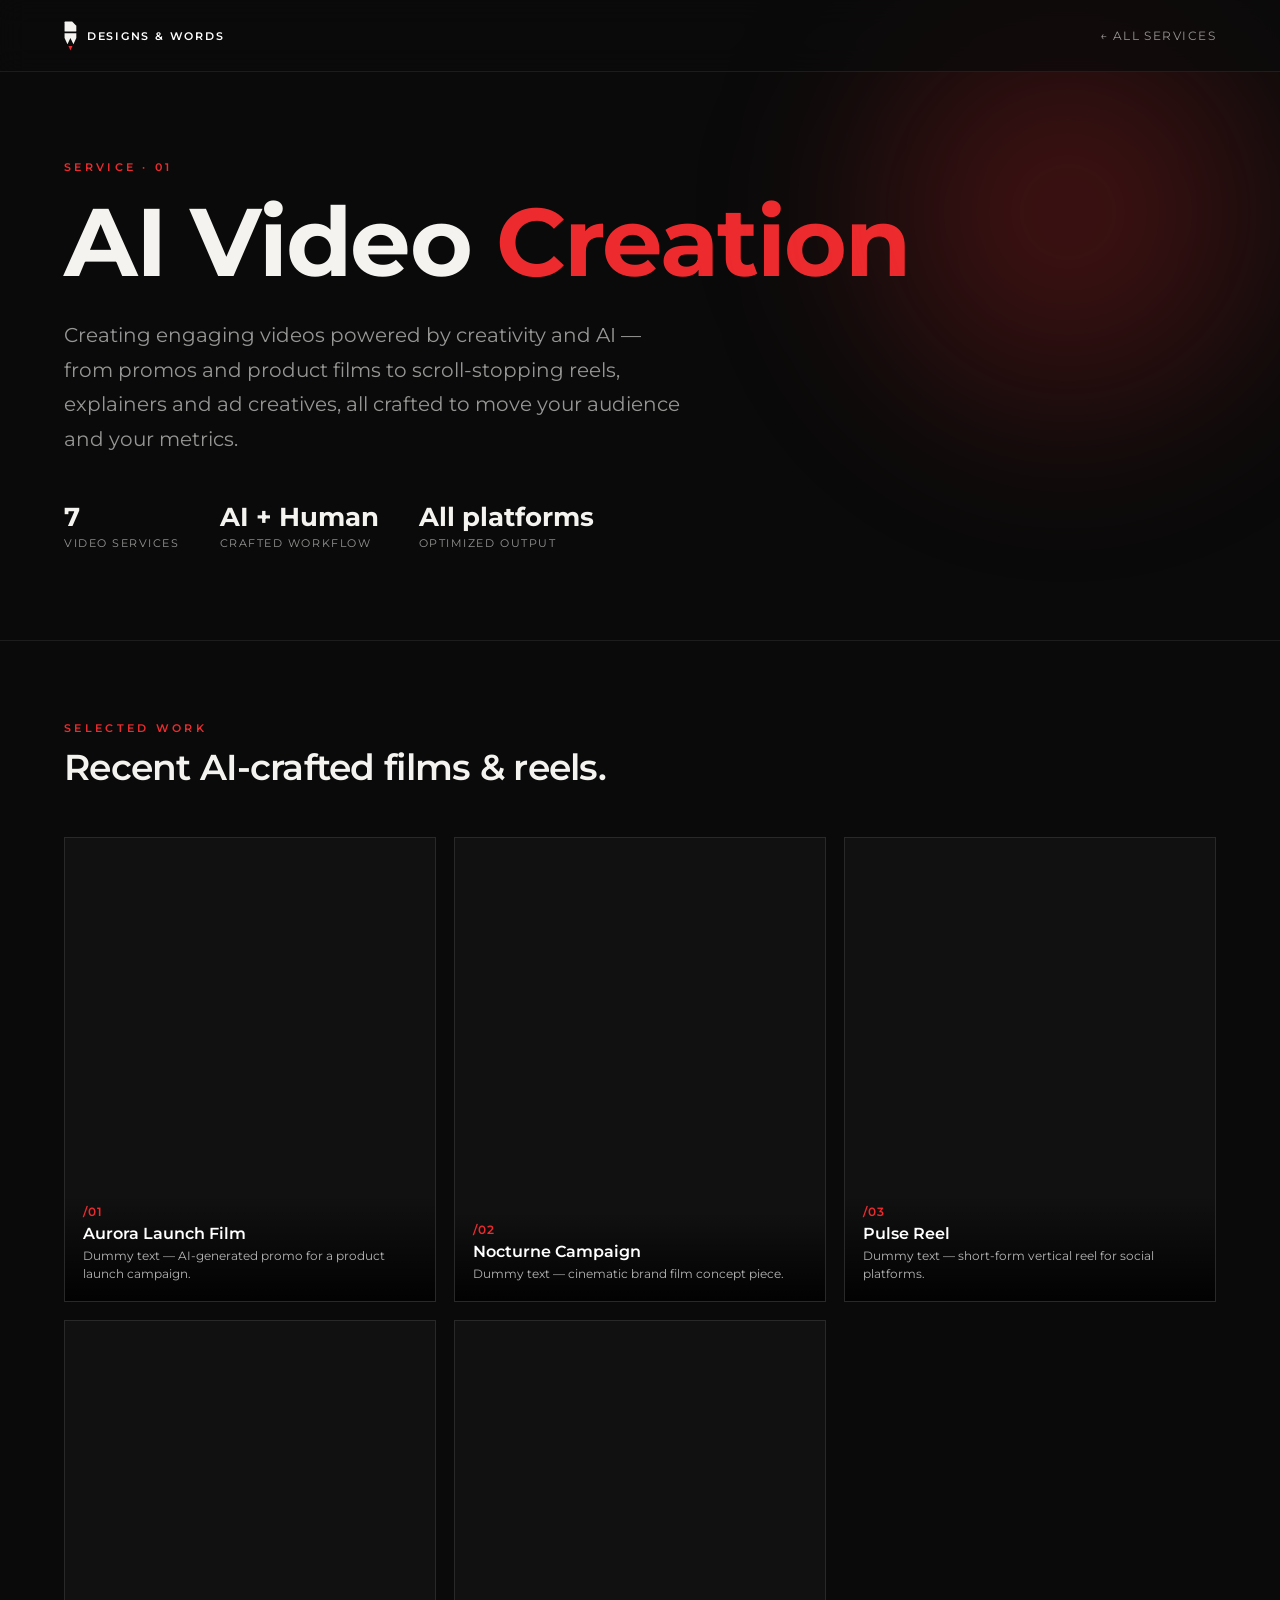
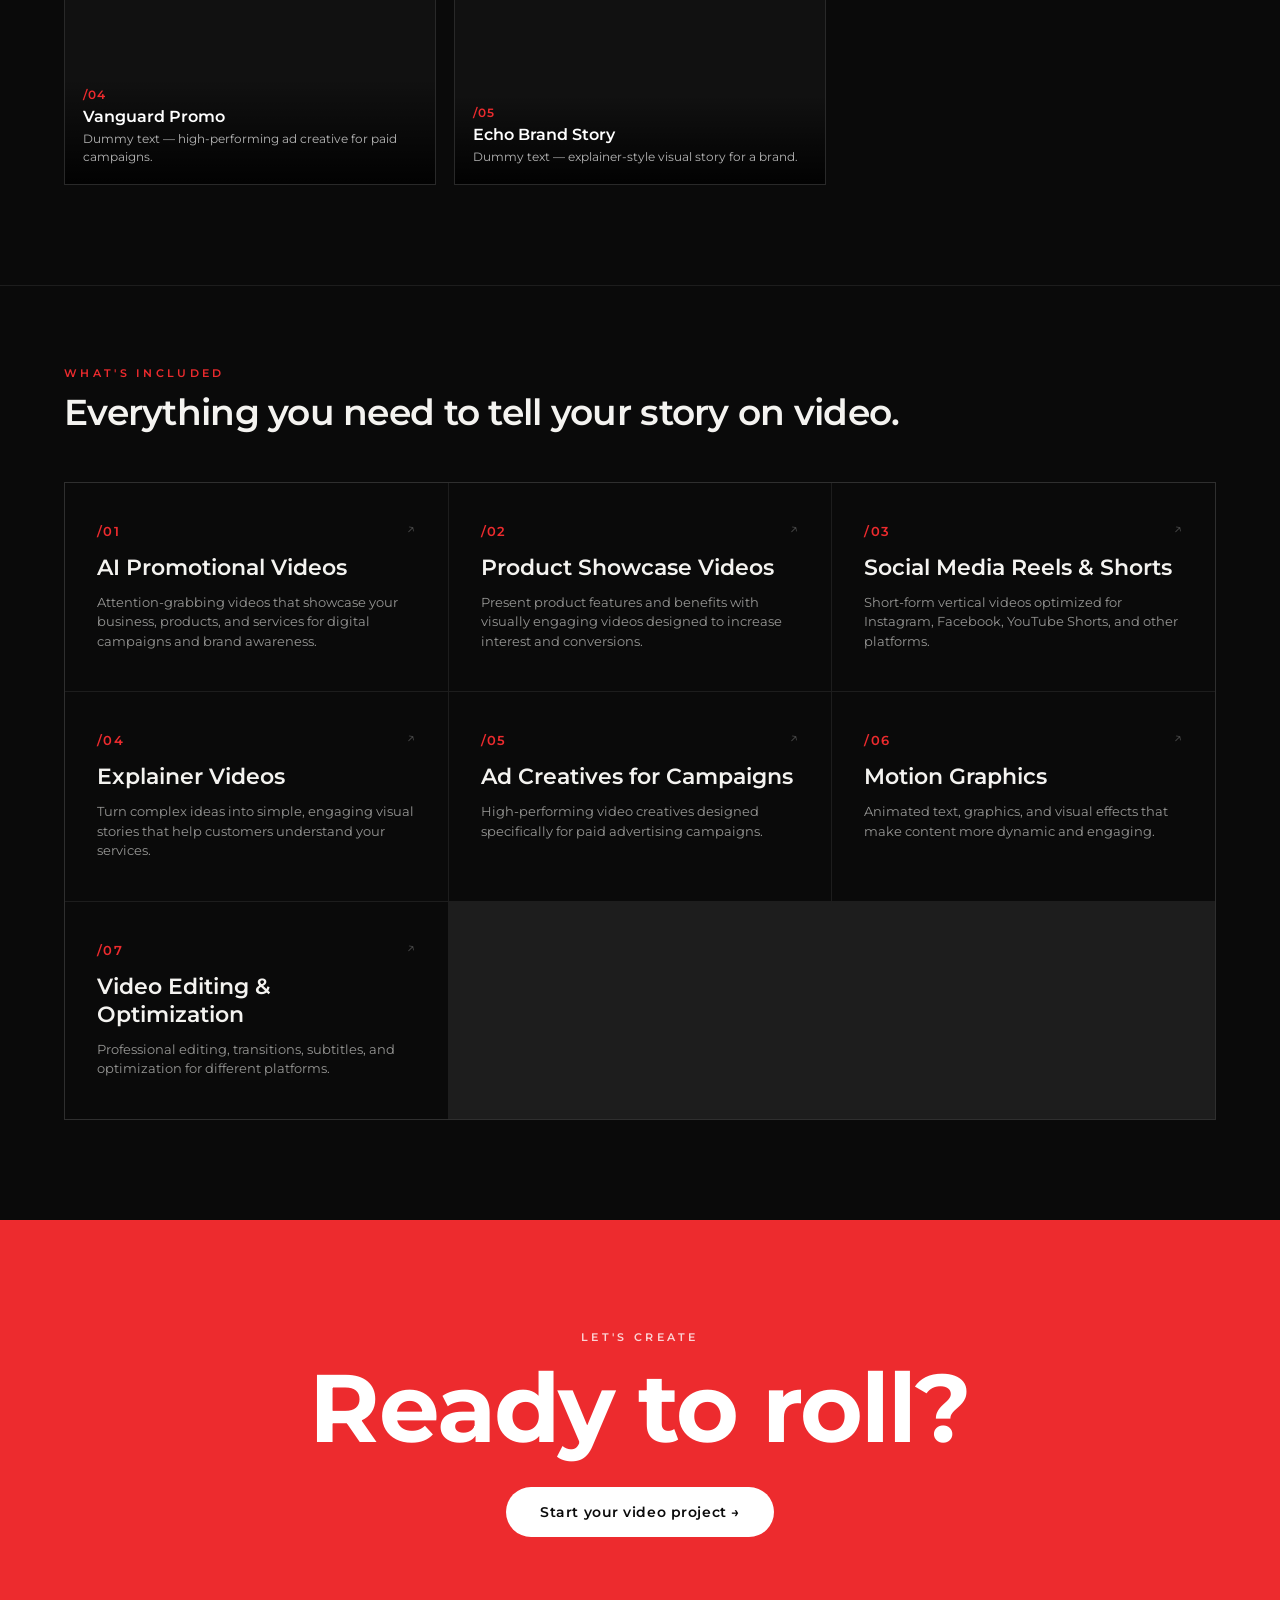
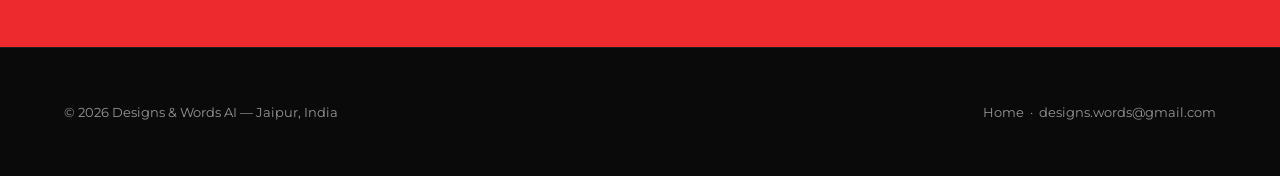
==== ai-video-creation.html @ 05e1dd90 "Initial commit: Design & Words website Co-Authored-By: Claude Opus 4.8 (1M context) <noreply@anthrop" ====
<!DOCTYPE html>
<html lang="en">
<head>
<meta charset="UTF-8" />
<meta name="viewport" content="width=device-width,initial-scale=1.0" />
<meta name="theme-color" content="#0A0A0A" />
<meta name="description" content="AI Video Creation by Designs & Words AI — engaging videos powered by creativity and AI. Promos, product showcases, reels, explainers, ad creatives, motion graphics and editing." />
<title>AI Video Creation — Designs & Words AI</title>
<link rel="preconnect" href="https://fonts.googleapis.com" />
<link rel="preconnect" href="https://fonts.gstatic.com" crossorigin />
<link href="https://fonts.googleapis.com/css2?family=Montserrat:wght@300;400;500;600;700&display=swap" rel="stylesheet" />
<style>
  * { margin:0; box-sizing:border-box; }
  :root {
    --font-display:'Montserrat', system-ui, sans-serif;
    --font-body:'Montserrat', system-ui, sans-serif;
    --fs-display: clamp(2.6rem, 8vw, 6rem);
    --fs-h1:      clamp(2rem, 4.4vw, 3.25rem);
    --fs-h2:      clamp(1.5rem, 3vw, 2.25rem);
    --fs-h3:      clamp(1.15rem, 1.8vw, 1.4rem);
    --fs-lead:    clamp(1.05rem, 1.6vw, 1.375rem);
    --fs-body:    1rem;
    --fs-small:   0.8125rem;
    --fs-eyebrow: 0.6875rem;
    --fw-light:300; --fw-regular:400; --fw-medium:500; --fw-semibold:600; --fw-bold:700;
    --lh-tight:1.04; --lh-snug:1.16; --lh-normal:1.5; --lh-relaxed:1.7;
    --ls-tight:-0.02em; --ls-wide:0.04em; --ls-eyebrow:0.30em;
    --c-ink:#0A0A0A; --c-paper:#FFFFFF; --c-chalk:#F4F3F0; --c-accent:#ED2B2E;
    --c-muted:rgba(244,243,240,0.6);
  }
  html { scroll-behavior:smooth; }
  body { font-family:var(--font-body); background:#0A0A0A; color:var(--c-chalk); -webkit-font-smoothing:antialiased; overflow-x:hidden; }
  ::selection { background:var(--c-accent); color:#fff; }
  a { color:inherit; text-decoration:none; }

  .t-display { font-family:var(--font-display); font-weight:var(--fw-bold);    font-size:var(--fs-display); line-height:var(--lh-tight); letter-spacing:var(--ls-tight); }
  .t-h2      { font-family:var(--font-display); font-weight:var(--fw-semibold); font-size:var(--fs-h2); line-height:var(--lh-snug); letter-spacing:var(--ls-tight); }
  .t-h3      { font-family:var(--font-display); font-weight:var(--fw-semibold); font-size:var(--fs-h3); line-height:1.25; }
  .t-lead    { font-family:var(--font-body); font-weight:var(--fw-regular); font-size:var(--fs-lead); line-height:var(--lh-relaxed); }
  .t-small   { font-family:var(--font-body); font-weight:var(--fw-regular); font-size:var(--fs-small); line-height:var(--lh-normal); }
  .t-eyebrow { font-family:var(--font-display); font-weight:var(--fw-semibold); font-size:var(--fs-eyebrow); letter-spacing:var(--ls-eyebrow); text-transform:uppercase; }
  .accent { color:var(--c-accent); }
  .wrap { max-width:1280px; margin:0 auto; padding:0 clamp(24px,5vw,64px); }

  /* nav */
  nav { position:fixed; top:0; left:0; right:0; z-index:50; height:72px; display:flex; align-items:center;
    background:rgba(10,10,10,0.7); backdrop-filter:blur(14px); border-bottom:1px solid rgba(255,255,255,0.08); }
  nav .wrap { display:flex; align-items:center; justify-content:space-between; width:100%; }
  nav .logo { display:flex; align-items:center; gap:10px; }
  nav .logo svg { height:30px; width:auto; }
  nav .logo span { font-weight:600; letter-spacing:0.16em; font-size:11px; color:#fff; }
  nav .back { font-size:12px; letter-spacing:0.12em; text-transform:uppercase; color:var(--c-muted); transition:color .3s; }
  nav .back:hover { color:#fff; }

  /* hero */
  .hero { padding:160px 0 90px; position:relative; overflow:hidden; }
  .hero::before { content:""; position:absolute; top:-20%; right:-10%; width:680px; height:680px;
    background:radial-gradient(circle, rgba(237,43,46,0.28), transparent 62%); filter:blur(60px); pointer-events:none; }
  .hero .eyebrow { color:var(--c-accent); }
  .hero h1 { margin:18px 0 26px; }
  .hero p { max-width:620px; color:var(--c-muted); }
  .hero-meta { display:flex; gap:40px; margin-top:44px; flex-wrap:wrap; }
  .hero-meta .num { font-family:var(--font-display); font-weight:700; font-size:1.6rem; }
  .hero-meta .lbl { font-size:11px; letter-spacing:0.14em; text-transform:uppercase; color:var(--c-muted); margin-top:4px; }

  /* services */
  .services { padding:80px 0 100px; border-top:1px solid rgba(255,255,255,0.08); }
  .services .head { margin-bottom:48px; }
  .grid { display:grid; grid-template-columns:repeat(auto-fill, minmax(330px,1fr)); gap:1px; background:rgba(255,255,255,0.08);
    border:1px solid rgba(255,255,255,0.08); }
  .card { background:#0A0A0A; padding:40px 32px; transition:background .4s ease; position:relative; }
  .card:hover { background:#141414; }
  .card .c-num { font-family:var(--font-display); font-weight:600; color:var(--c-accent); font-size:13px; letter-spacing:0.1em; }
  .card h3 { margin:14px 0 12px; }
  .card p { color:var(--c-muted); }
  .card .arrow { position:absolute; top:36px; right:32px; color:#444; transition:color .4s, transform .4s; }
  .card:hover .arrow { color:var(--c-accent); transform:translateX(4px); }

  /* video gallery */
  .reel { padding:80px 0 100px; border-top:1px solid rgba(255,255,255,0.08); }
  .reel .head { margin-bottom:48px; }
  .vid-grid { display:grid; grid-template-columns:repeat(auto-fill, minmax(280px,1fr)); gap:18px; }
  .vid-card { position:relative; overflow:hidden; border:1px solid rgba(255,255,255,0.1);
    background:#111; aspect-ratio:4/5; transition:transform .5s cubic-bezier(.16,1,.3,1), border-color .4s; }
  .vid-card:hover { transform:translateY(-6px); border-color:rgba(237,43,46,0.5); }
  .vid-card video { width:100%; height:100%; object-fit:cover; display:block; }
  .vid-cap { position:absolute; left:0; right:0; bottom:0; padding:18px; pointer-events:none;
    background:linear-gradient(to top, rgba(0,0,0,0.9), rgba(0,0,0,0) 92%); }
  .vid-cap .c-num { color:var(--c-accent); font-family:var(--font-display); font-weight:600; font-size:12px; letter-spacing:0.1em; }
  .vid-cap h3 { color:#fff; font-family:var(--font-display); font-weight:600; font-size:16px; margin:5px 0 4px; }
  .vid-cap p { color:rgba(255,255,255,0.7); font-size:12px; line-height:1.5; }

  /* cta */
  .cta { padding:110px 0; text-align:center; background:var(--c-accent); color:#fff; }
  .cta h2 { color:#fff; }
  .cta a.btn { display:inline-block; margin-top:30px; background:#fff; color:#0A0A0A; padding:16px 34px; border-radius:99px;
    font-weight:600; font-size:14px; letter-spacing:0.04em; transition:transform .3s; }
  .cta a.btn:hover { transform:translateY(-3px); }

  /* footer */
  footer { padding:56px 0; border-top:1px solid rgba(255,255,255,0.08); color:var(--c-muted); font-size:13px; }
  footer .wrap { display:flex; justify-content:space-between; gap:20px; flex-wrap:wrap; align-items:center; }
  footer a:hover { color:#fff; }

  /* reveal */
  .rev { opacity:0; transform:translateY(28px); transition:opacity .9s cubic-bezier(.16,1,.3,1), transform .9s cubic-bezier(.16,1,.3,1); }
  .rev.in { opacity:1; transform:none; }
  @media (prefers-reduced-motion: reduce){ .rev { opacity:1 !important; transform:none !important; } }
</style>
</head>
<body>

<nav>
  <div class="wrap">
    <a class="logo" href="index.html" aria-label="Designs & Words — home">
      <svg viewBox="345 23 280 650" xmlns="http://www.w3.org/2000/svg" aria-hidden="true">
        <path fill="#F4F3F0" d="M357,49 Q357,35 371,35 L521,35 L612,127 L612,238 Q612,252 598,252 L371,252 Q357,252 357,238 Z"/>
        <path fill="#F4F3F0" d="M357,291 L612,291 L612,390 L549,526 L484,392 L420,526 L357,390 Z"/>
        <path fill="#ED2B2E" d="M441,566 L528,566 L484,660 Z"/>
      </svg>
      <span>DESIGNS &amp; WORDS</span>
    </a>
    <a class="back" href="index.html">← All services</a>
  </div>
</nav>

<header class="hero">
  <div class="wrap">
    <div class="t-eyebrow eyebrow rev">Service · 01</div>
    <h1 class="t-display rev">AI Video <span class="accent">Creation</span></h1>
    <p class="t-lead rev">Creating engaging videos powered by creativity and AI — from promos and product films to scroll-stopping reels, explainers and ad creatives, all crafted to move your audience and your metrics.</p>
    <div class="hero-meta rev">
      <div><div class="num">7</div><div class="lbl">Video services</div></div>
      <div><div class="num">AI&nbsp;+&nbsp;Human</div><div class="lbl">Crafted workflow</div></div>
      <div><div class="num">All&nbsp;platforms</div><div class="lbl">Optimized output</div></div>
    </div>
  </div>
</header>

<section class="reel">
  <div class="wrap">
    <div class="head rev">
      <div class="t-eyebrow accent">Selected Work</div>
      <h2 class="t-h2" style="margin-top:12px;">Recent AI-crafted films &amp; reels.</h2>
    </div>
    <div class="vid-grid">
      <article class="vid-card rev"><video src="video/v1.mp4" autoplay muted loop playsinline></video><div class="vid-cap"><div class="c-num">/01</div><h3>Aurora Launch Film</h3><p>Dummy text — AI-generated promo for a product launch campaign.</p></div></article>
      <article class="vid-card rev"><video src="video/v2.mp4" autoplay muted loop playsinline></video><div class="vid-cap"><div class="c-num">/02</div><h3>Nocturne Campaign</h3><p>Dummy text — cinematic brand film concept piece.</p></div></article>
      <article class="vid-card rev"><video src="video/v3.mp4" autoplay muted loop playsinline></video><div class="vid-cap"><div class="c-num">/03</div><h3>Pulse Reel</h3><p>Dummy text — short-form vertical reel for social platforms.</p></div></article>
      <article class="vid-card rev"><video src="video/v4.mp4" autoplay muted loop playsinline></video><div class="vid-cap"><div class="c-num">/04</div><h3>Vanguard Promo</h3><p>Dummy text — high-performing ad creative for paid campaigns.</p></div></article>
      <article class="vid-card rev"><video src="video/v5.mp4" autoplay muted loop playsinline></video><div class="vid-cap"><div class="c-num">/05</div><h3>Echo Brand Story</h3><p>Dummy text — explainer-style visual story for a brand.</p></div></article>
    </div>
  </div>
</section>

<section class="services">
  <div class="wrap">
    <div class="head rev">
      <div class="t-eyebrow accent">What's included</div>
      <h2 class="t-h2" style="margin-top:12px;">Everything you need to tell your story on video.</h2>
    </div>
    <div class="grid">
      <article class="card rev"><span class="arrow">↗</span><div class="c-num">/01</div><h3 class="t-h3">AI Promotional Videos</h3><p class="t-small">Attention-grabbing videos that showcase your business, products, and services for digital campaigns and brand awareness.</p></article>
      <article class="card rev"><span class="arrow">↗</span><div class="c-num">/02</div><h3 class="t-h3">Product Showcase Videos</h3><p class="t-small">Present product features and benefits with visually engaging videos designed to increase interest and conversions.</p></article>
      <article class="card rev"><span class="arrow">↗</span><div class="c-num">/03</div><h3 class="t-h3">Social Media Reels &amp; Shorts</h3><p class="t-small">Short-form vertical videos optimized for Instagram, Facebook, YouTube Shorts, and other platforms.</p></article>
      <article class="card rev"><span class="arrow">↗</span><div class="c-num">/04</div><h3 class="t-h3">Explainer Videos</h3><p class="t-small">Turn complex ideas into simple, engaging visual stories that help customers understand your services.</p></article>
      <article class="card rev"><span class="arrow">↗</span><div class="c-num">/05</div><h3 class="t-h3">Ad Creatives for Campaigns</h3><p class="t-small">High-performing video creatives designed specifically for paid advertising campaigns.</p></article>
      <article class="card rev"><span class="arrow">↗</span><div class="c-num">/06</div><h3 class="t-h3">Motion Graphics</h3><p class="t-small">Animated text, graphics, and visual effects that make content more dynamic and engaging.</p></article>
      <article class="card rev"><span class="arrow">↗</span><div class="c-num">/07</div><h3 class="t-h3">Video Editing &amp; Optimization</h3><p class="t-small">Professional editing, transitions, subtitles, and optimization for different platforms.</p></article>
    </div>
  </div>
</section>

<section class="cta">
  <div class="wrap rev">
    <div class="t-eyebrow" style="color:rgba(255,255,255,0.8);">Let's create</div>
    <h2 class="t-display" style="margin-top:14px;">Ready to roll?</h2>
    <a class="btn" href="mailto:designs.words@gmail.com">Start your video project →</a>
  </div>
</section>

<footer>
  <div class="wrap">
    <span>© 2026 Designs &amp; Words AI — Jaipur, India</span>
    <span><a href="index.html">Home</a> &nbsp;·&nbsp; <a href="mailto:designs.words@gmail.com">designs.words@gmail.com</a></span>
  </div>
</footer>

<script>
  var io = new IntersectionObserver(function (es) {
    es.forEach(function (e) { if (e.isIntersecting) { e.target.classList.add('in'); io.unobserve(e.target); } });
  }, { threshold: 0.14, rootMargin: '0px 0px -8% 0px' });
  document.querySelectorAll('.rev').forEach(function (el) { io.observe(el); });

  // click a video card -> open its details page
  document.querySelectorAll('.vid-card').forEach(function (card, i) {
    card.style.cursor = 'pointer';
    card.addEventListener('click', function () { location.href = 'video-detail.html?v=' + (i + 1); });
  });
</script>
</body>
</html>
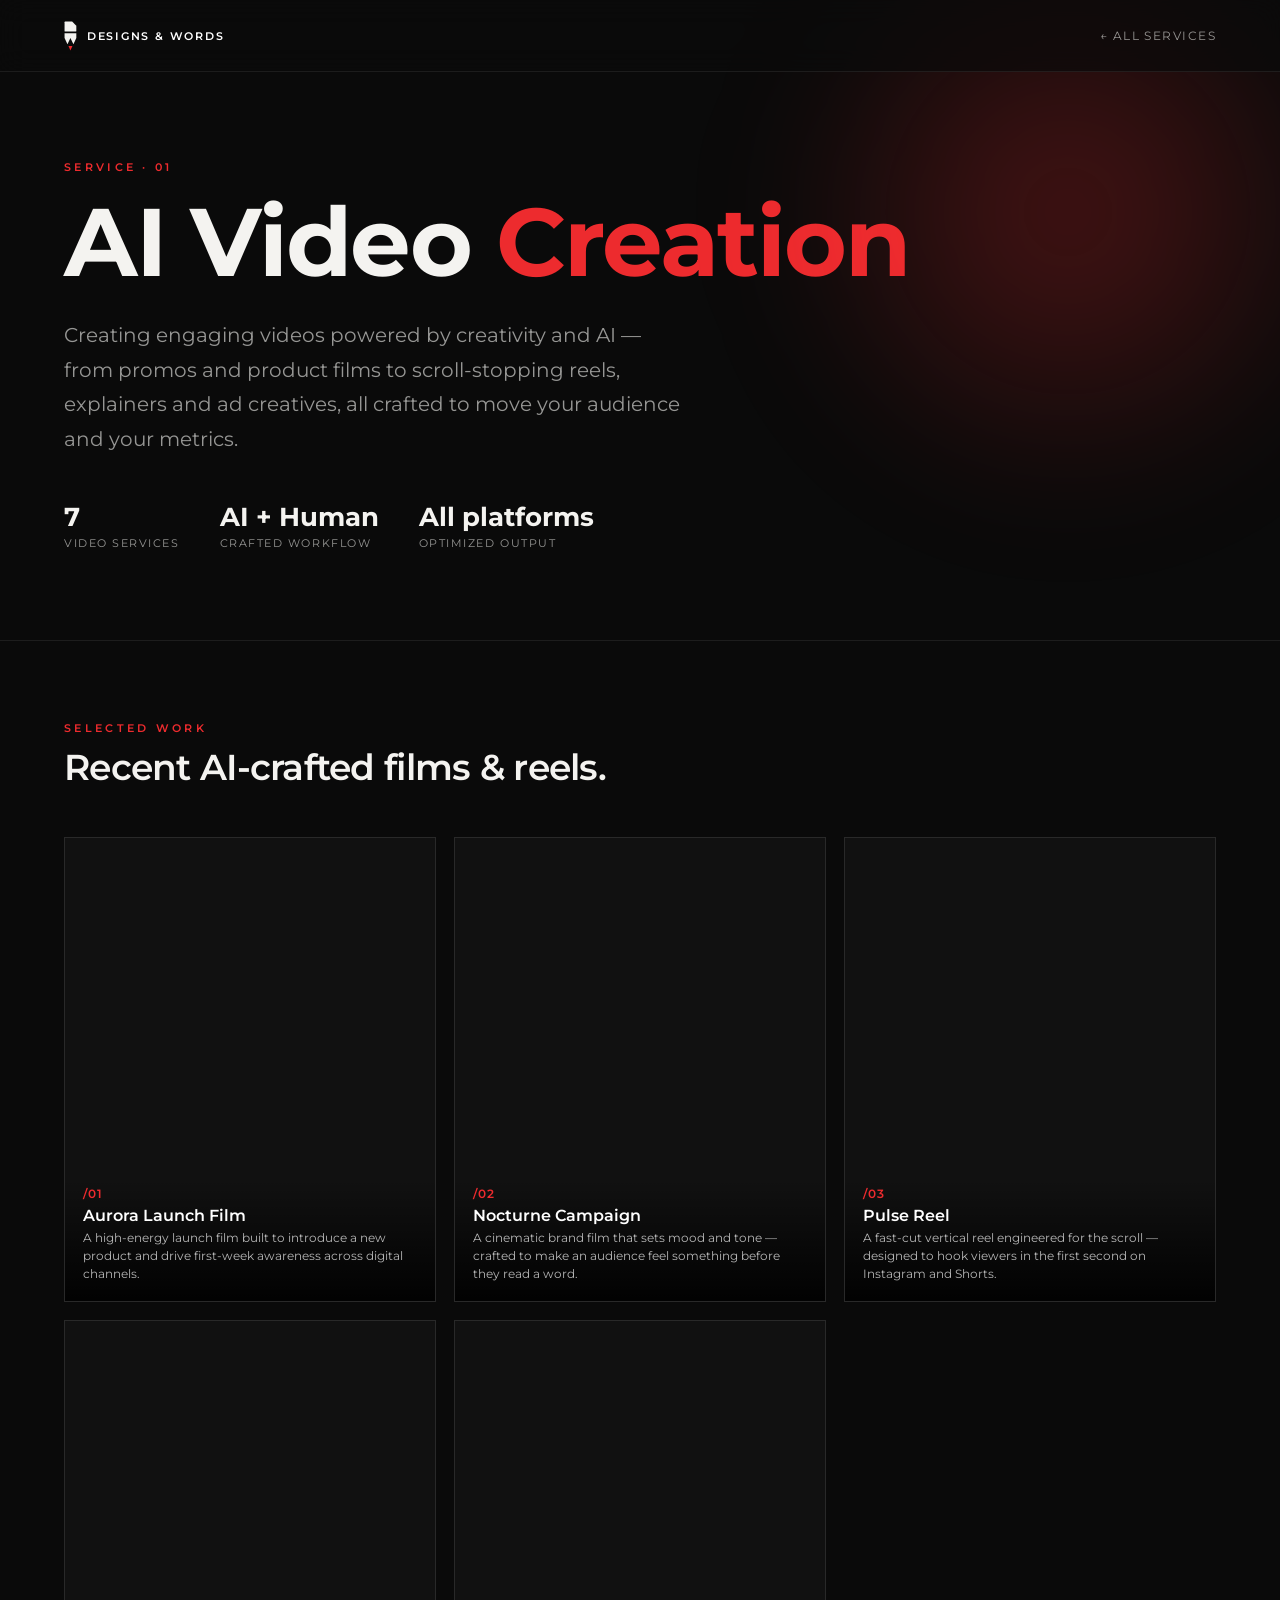
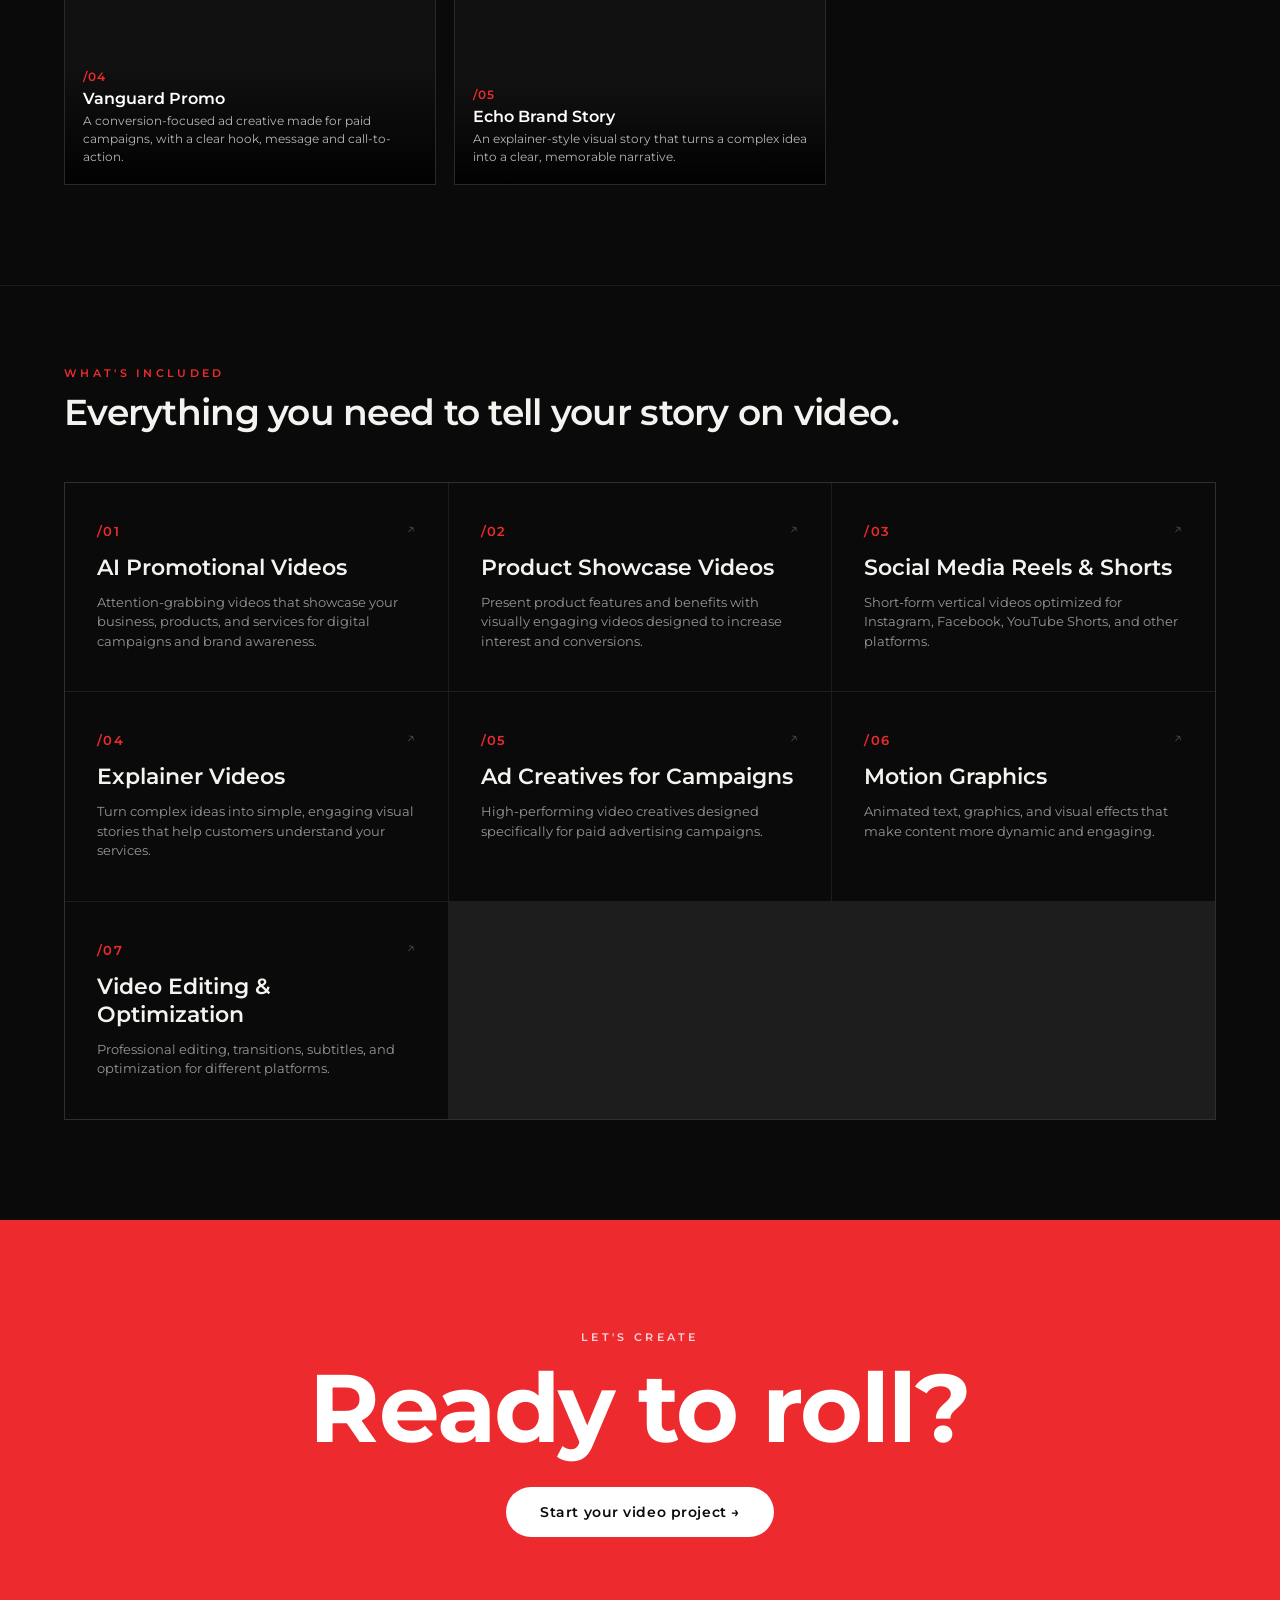
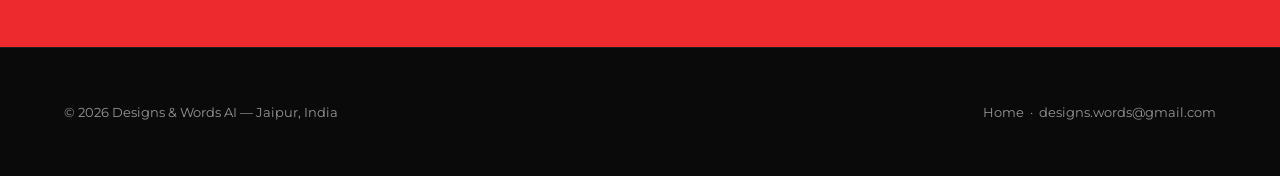
==== commit 9441ef78: "Polish: optimize hero image, add favicons + OG/Twitter meta, replace placeholder copy - Compress her" ====
--- a/ai-video-creation.html
+++ b/ai-video-creation.html
@@ -5,7 +5,22 @@
 <meta name="viewport" content="width=device-width,initial-scale=1.0" />
 <meta name="theme-color" content="#0A0A0A" />
 <meta name="description" content="AI Video Creation by Designs & Words AI — engaging videos powered by creativity and AI. Promos, product showcases, reels, explainers, ad creatives, motion graphics and editing." />
-<title>AI Video Creation — Designs & Words AI</title>
+<title>AI Video Creation — Designs &amp; Words AI</title>
+<link rel="canonical" href="https://d-w-website-eight.vercel.app/ai-video-creation.html" />
+<link rel="icon" type="image/png" href="/favicon.png" />
+<link rel="apple-touch-icon" href="/apple-touch-icon.png" />
+<meta property="og:type" content="website" />
+<meta property="og:site_name" content="Designs & Words AI" />
+<meta property="og:title" content="AI Video Creation — Designs & Words AI" />
+<meta property="og:description" content="Engaging videos powered by creativity and AI — promos, product showcases, reels, explainers, ad creatives, motion graphics and editing." />
+<meta property="og:url" content="https://d-w-website-eight.vercel.app/ai-video-creation.html" />
+<meta property="og:image" content="https://d-w-website-eight.vercel.app/og-image.jpg" />
+<meta property="og:image:width" content="1200" />
+<meta property="og:image:height" content="630" />
+<meta name="twitter:card" content="summary_large_image" />
+<meta name="twitter:title" content="AI Video Creation — Designs & Words AI" />
+<meta name="twitter:description" content="Engaging videos powered by creativity and AI." />
+<meta name="twitter:image" content="https://d-w-website-eight.vercel.app/og-image.jpg" />
 <link rel="preconnect" href="https://fonts.googleapis.com" />
 <link rel="preconnect" href="https://fonts.gstatic.com" crossorigin />
 <link href="https://fonts.googleapis.com/css2?family=Montserrat:wght@300;400;500;600;700&display=swap" rel="stylesheet" />
@@ -144,11 +159,11 @@
       <h2 class="t-h2" style="margin-top:12px;">Recent AI-crafted films &amp; reels.</h2>
     </div>
     <div class="vid-grid">
-      <article class="vid-card rev"><video src="video/v1.mp4" autoplay muted loop playsinline></video><div class="vid-cap"><div class="c-num">/01</div><h3>Aurora Launch Film</h3><p>Dummy text — AI-generated promo for a product launch campaign.</p></div></article>
-      <article class="vid-card rev"><video src="video/v2.mp4" autoplay muted loop playsinline></video><div class="vid-cap"><div class="c-num">/02</div><h3>Nocturne Campaign</h3><p>Dummy text — cinematic brand film concept piece.</p></div></article>
-      <article class="vid-card rev"><video src="video/v3.mp4" autoplay muted loop playsinline></video><div class="vid-cap"><div class="c-num">/03</div><h3>Pulse Reel</h3><p>Dummy text — short-form vertical reel for social platforms.</p></div></article>
-      <article class="vid-card rev"><video src="video/v4.mp4" autoplay muted loop playsinline></video><div class="vid-cap"><div class="c-num">/04</div><h3>Vanguard Promo</h3><p>Dummy text — high-performing ad creative for paid campaigns.</p></div></article>
-      <article class="vid-card rev"><video src="video/v5.mp4" autoplay muted loop playsinline></video><div class="vid-cap"><div class="c-num">/05</div><h3>Echo Brand Story</h3><p>Dummy text — explainer-style visual story for a brand.</p></div></article>
+      <article class="vid-card rev"><video src="video/v1.mp4" autoplay muted loop playsinline></video><div class="vid-cap"><div class="c-num">/01</div><h3>Aurora Launch Film</h3><p>A high-energy launch film built to introduce a new product and drive first-week awareness across digital channels.</p></div></article>
+      <article class="vid-card rev"><video src="video/v2.mp4" autoplay muted loop playsinline></video><div class="vid-cap"><div class="c-num">/02</div><h3>Nocturne Campaign</h3><p>A cinematic brand film that sets mood and tone — crafted to make an audience feel something before they read a word.</p></div></article>
+      <article class="vid-card rev"><video src="video/v3.mp4" autoplay muted loop playsinline></video><div class="vid-cap"><div class="c-num">/03</div><h3>Pulse Reel</h3><p>A fast-cut vertical reel engineered for the scroll — designed to hook viewers in the first second on Instagram and Shorts.</p></div></article>
+      <article class="vid-card rev"><video src="video/v4.mp4" autoplay muted loop playsinline></video><div class="vid-cap"><div class="c-num">/04</div><h3>Vanguard Promo</h3><p>A conversion-focused ad creative made for paid campaigns, with a clear hook, message and call-to-action.</p></div></article>
+      <article class="vid-card rev"><video src="video/v5.mp4" autoplay muted loop playsinline></video><div class="vid-cap"><div class="c-num">/05</div><h3>Echo Brand Story</h3><p>An explainer-style visual story that turns a complex idea into a clear, memorable narrative.</p></div></article>
     </div>
   </div>
 </section>
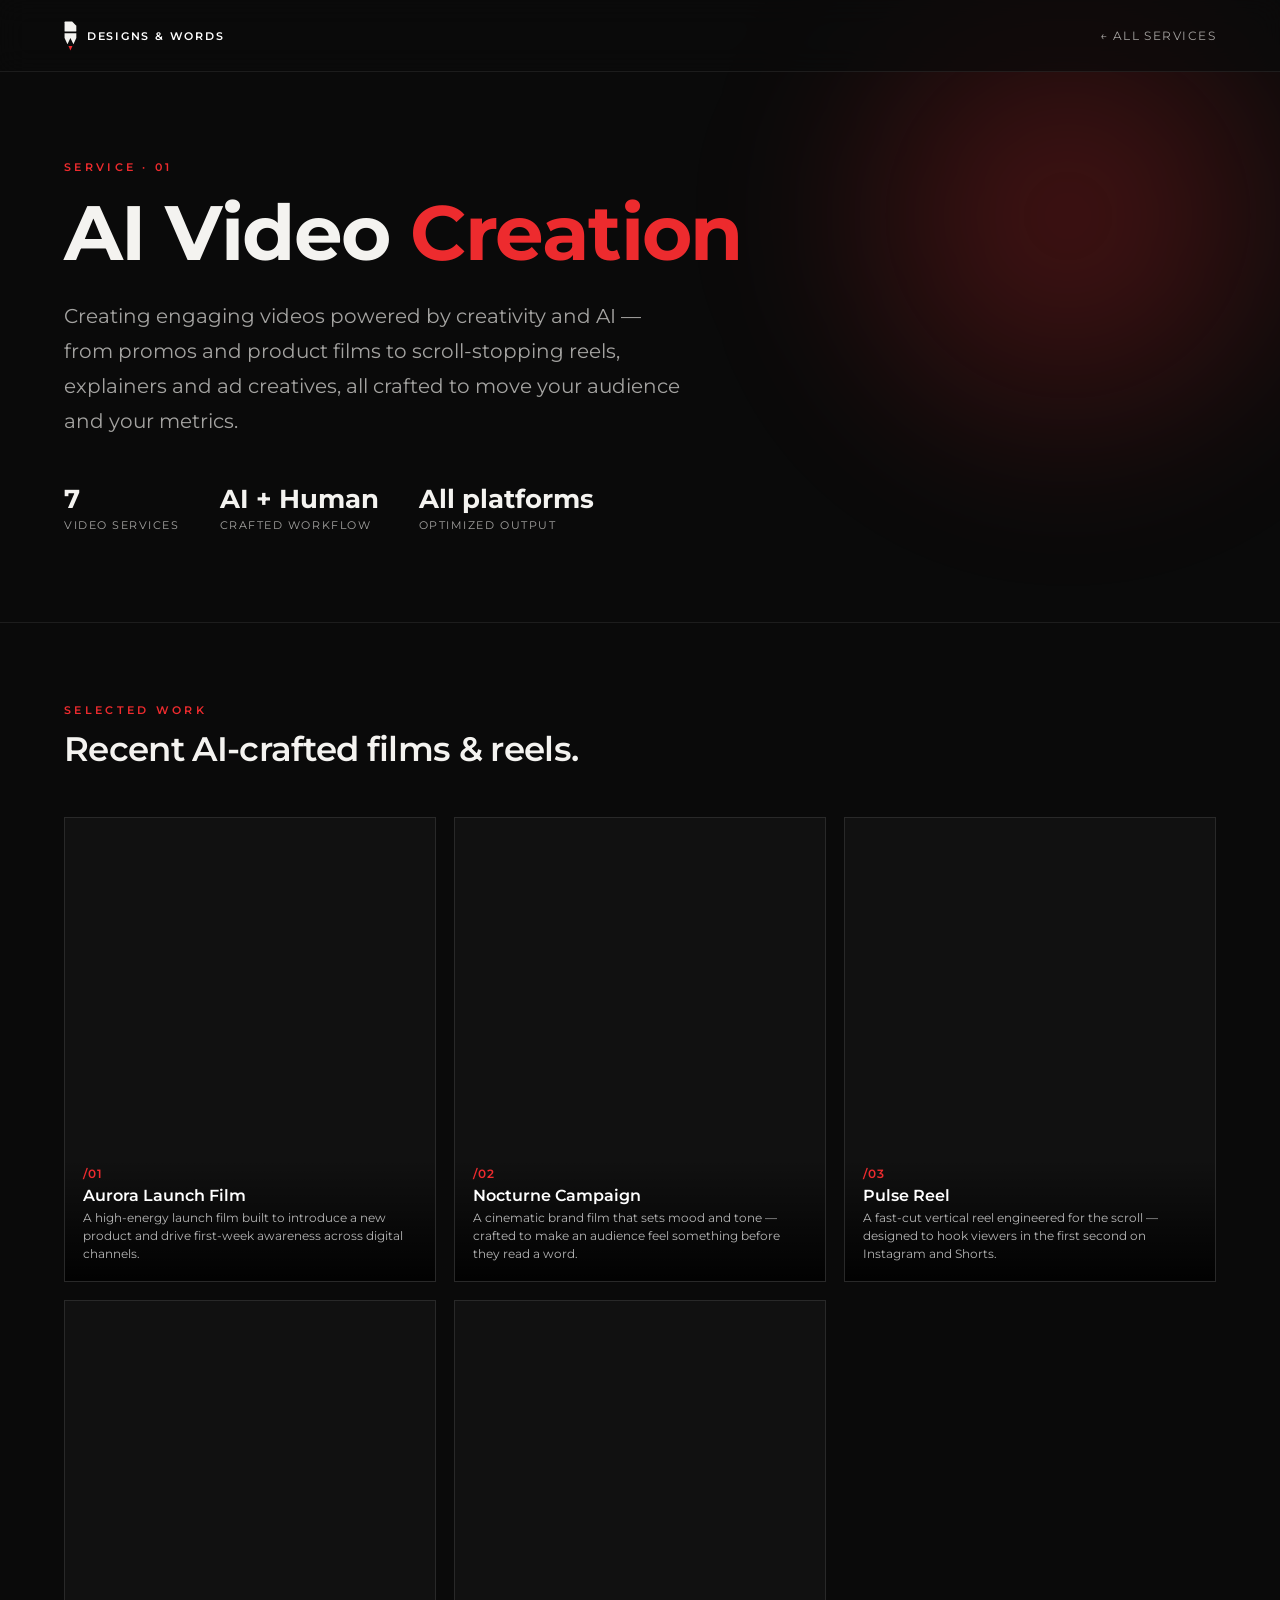
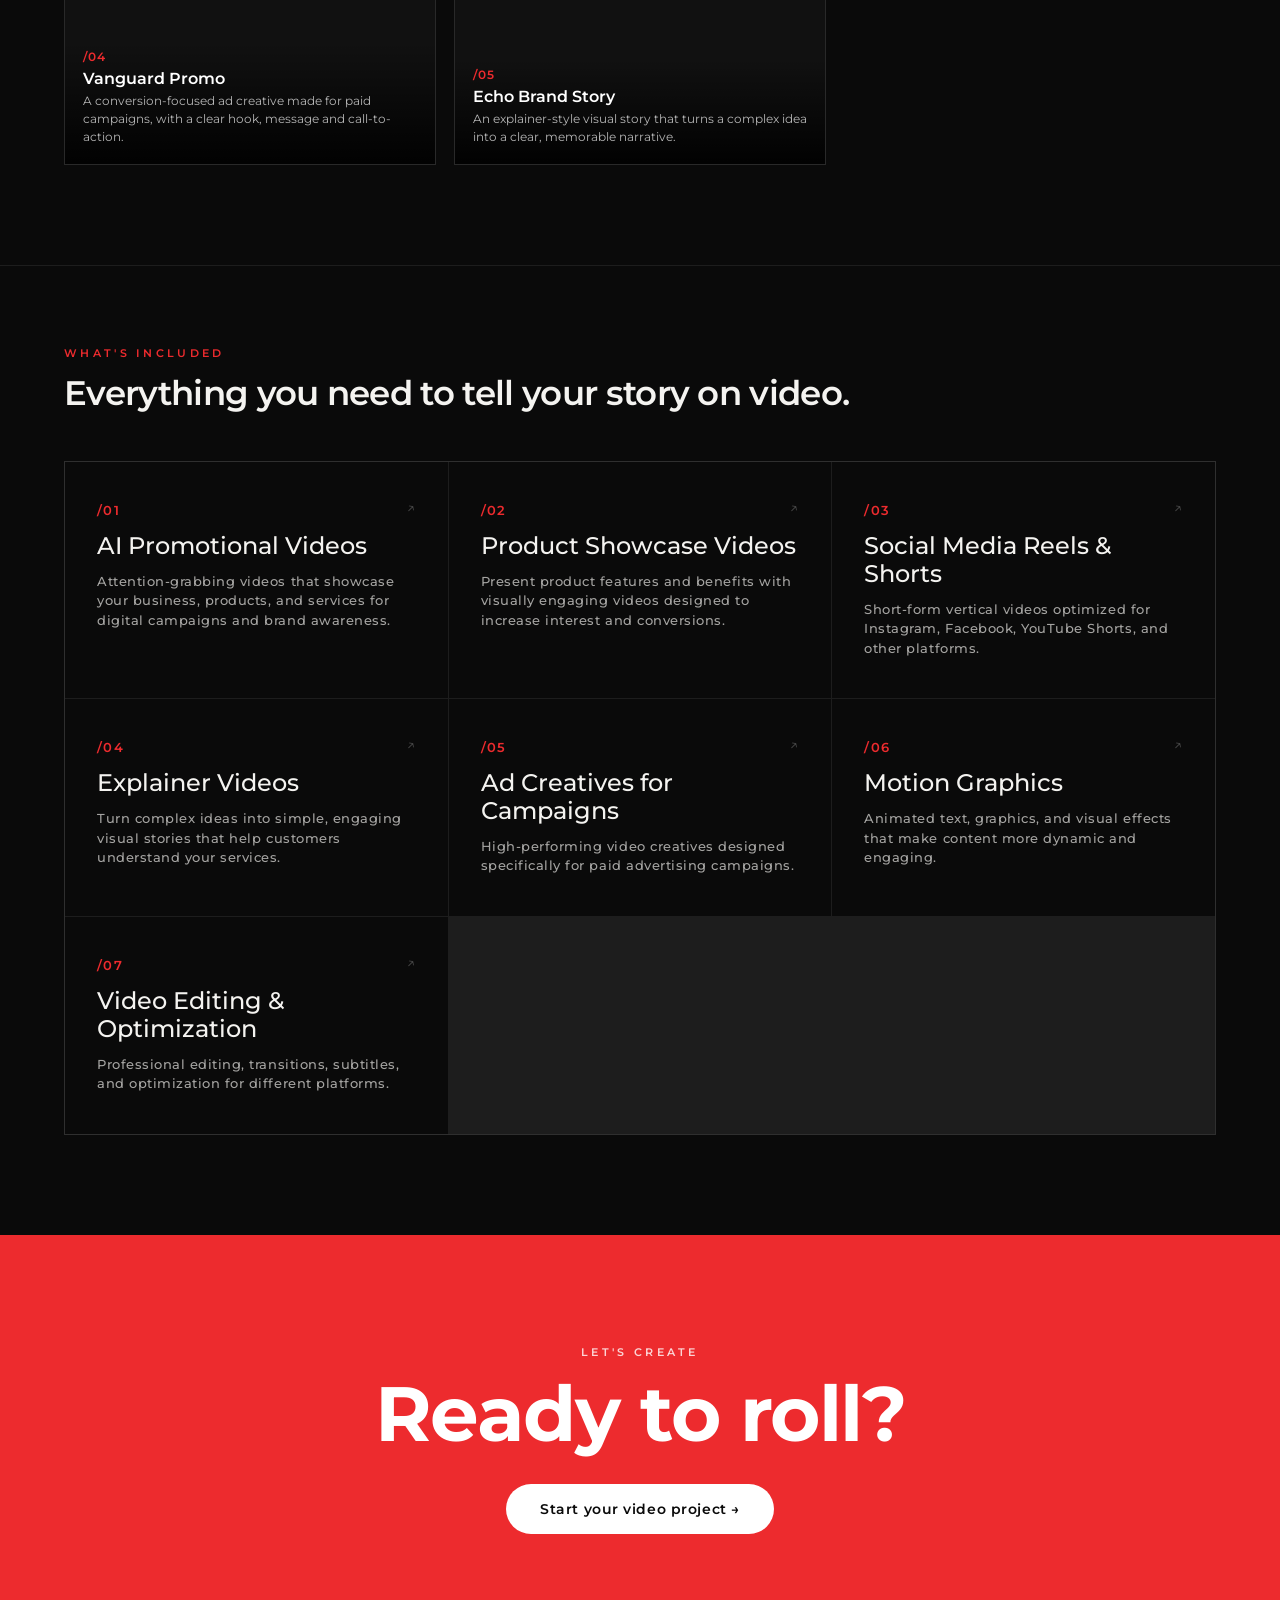
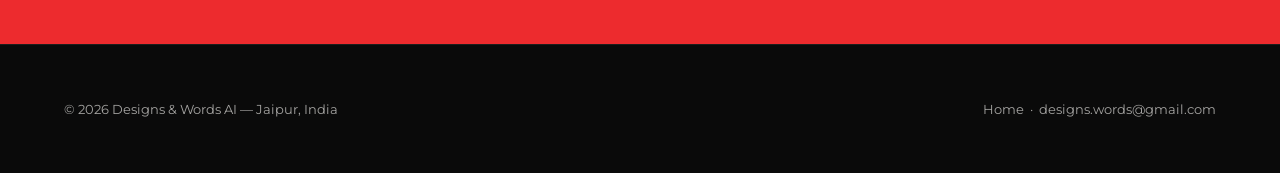
==== commit a1c9f945: "Add unified color + typography design system in dw.css, apply site-wide - dw.css is now the single s" ====
--- a/ai-video-creation.html
+++ b/ai-video-creation.html
@@ -24,36 +24,14 @@
 <link rel="preconnect" href="https://fonts.googleapis.com" />
 <link rel="preconnect" href="https://fonts.gstatic.com" crossorigin />
 <link href="https://fonts.googleapis.com/css2?family=Montserrat:wght@300;400;500;600;700&display=swap" rel="stylesheet" />
+<link rel="stylesheet" href="dw.css" />
 <style>
+  /* Design tokens + .t-* utilities live in dw.css (single source of truth) */
+  :root { color-scheme: dark; }
   * { margin:0; box-sizing:border-box; }
-  :root {
-    --font-display:'Montserrat', system-ui, sans-serif;
-    --font-body:'Montserrat', system-ui, sans-serif;
-    --fs-display: clamp(2.6rem, 8vw, 6rem);
-    --fs-h1:      clamp(2rem, 4.4vw, 3.25rem);
-    --fs-h2:      clamp(1.5rem, 3vw, 2.25rem);
-    --fs-h3:      clamp(1.15rem, 1.8vw, 1.4rem);
-    --fs-lead:    clamp(1.05rem, 1.6vw, 1.375rem);
-    --fs-body:    1rem;
-    --fs-small:   0.8125rem;
-    --fs-eyebrow: 0.6875rem;
-    --fw-light:300; --fw-regular:400; --fw-medium:500; --fw-semibold:600; --fw-bold:700;
-    --lh-tight:1.04; --lh-snug:1.16; --lh-normal:1.5; --lh-relaxed:1.7;
-    --ls-tight:-0.02em; --ls-wide:0.04em; --ls-eyebrow:0.30em;
-    --c-ink:#0A0A0A; --c-paper:#FFFFFF; --c-chalk:#F4F3F0; --c-accent:#ED2B2E;
-    --c-muted:rgba(244,243,240,0.6);
-  }
   html { scroll-behavior:smooth; }
   body { font-family:var(--font-body); background:#0A0A0A; color:var(--c-chalk); -webkit-font-smoothing:antialiased; overflow-x:hidden; }
-  ::selection { background:var(--c-accent); color:#fff; }
   a { color:inherit; text-decoration:none; }
-
-  .t-display { font-family:var(--font-display); font-weight:var(--fw-bold);    font-size:var(--fs-display); line-height:var(--lh-tight); letter-spacing:var(--ls-tight); }
-  .t-h2      { font-family:var(--font-display); font-weight:var(--fw-semibold); font-size:var(--fs-h2); line-height:var(--lh-snug); letter-spacing:var(--ls-tight); }
-  .t-h3      { font-family:var(--font-display); font-weight:var(--fw-semibold); font-size:var(--fs-h3); line-height:1.25; }
-  .t-lead    { font-family:var(--font-body); font-weight:var(--fw-regular); font-size:var(--fs-lead); line-height:var(--lh-relaxed); }
-  .t-small   { font-family:var(--font-body); font-weight:var(--fw-regular); font-size:var(--fs-small); line-height:var(--lh-normal); }
-  .t-eyebrow { font-family:var(--font-display); font-weight:var(--fw-semibold); font-size:var(--fs-eyebrow); letter-spacing:var(--ls-eyebrow); text-transform:uppercase; }
   .accent { color:var(--c-accent); }
   .wrap { max-width:1280px; margin:0 auto; padding:0 clamp(24px,5vw,64px); }
 
--- a/dw.css
+++ b/dw.css
@@ -0,0 +1,79 @@
+/* ============================================================
+   DESIGNS & WORDS — DESIGN SYSTEM
+   Single source of truth for COLOR + TYPOGRAPHY.
+   Linked on every page; use the tokens and .t-* utilities site-wide.
+   ============================================================ */
+:root {
+  /* ---------- BRAND COLOR ---------- */
+  --c-ink:#0A0A0A;          /* near-black — primary dark surface / ink on light */
+  --c-paper:#FFFFFF;        /* white — light surface */
+  --c-chalk:#F4F3F0;        /* warm off-white — text on dark */
+  --c-accent:#ED2B2E;       /* brand red */
+  --c-accent-dark:#D52528;  /* pressed / shadow */
+  --c-accent-light:#FF5658; /* highlight */
+
+  /* ---------- NEUTRAL RAMP ---------- */
+  --c-gray-900:#141414;
+  --c-gray-800:#1E1E1E;
+  --c-gray-700:#2A2A2A;
+  --c-gray-600:#3A3A3A;
+  --c-gray-500:#5A5A5A;
+  --c-gray-400:#6B6B6B;
+  --c-gray-300:#7A7A7A;
+  --c-gray-200:#9A9A9A;
+  --c-gray-150:#CDCDCD;
+  --c-gray-100:#ECECEC;
+
+  /* ---------- TEXT / LINES (context-aware) ---------- */
+  --c-muted:rgba(244,243,240,0.66);   /* muted text on DARK surfaces */
+  --c-muted-ink:rgba(10,10,10,0.58);  /* muted text on LIGHT surfaces */
+  --c-line:rgba(255,255,255,0.10);    /* hairline divider on dark */
+  --c-line-ink:rgba(10,10,10,0.10);   /* hairline divider on light */
+
+  /* ---------- TYPE FAMILIES ---------- */
+  --font-display:'Montserrat', system-ui, sans-serif;
+  --font-body:'Montserrat', system-ui, sans-serif;
+
+  /* ---------- FLUID TYPE SCALE (min → max) ---------- */
+  --fs-display: clamp(2.5rem, 6vw, 5rem);        /* 40 → 80  hero */
+  --fs-h1:      clamp(2rem, 4.4vw, 3.25rem);     /* 32 → 52 */
+  --fs-h2:      clamp(1.4rem, 3vw, 2.125rem);    /* 22 → 34 */
+  --fs-h3:      clamp(1.2rem, 2vw, 1.5rem);      /* 19 → 24 */
+  --fs-lead:    clamp(1.05rem, 1.6vw, 1.375rem); /* 17 → 22 */
+  --fs-body:    1rem;                            /* 16 */
+  --fs-small:   0.8125rem;                       /* 13 */
+  --fs-eyebrow: 0.6875rem;                       /* 11 */
+
+  /* ---------- WEIGHTS ---------- */
+  --fw-light:300; --fw-regular:400; --fw-medium:500; --fw-semibold:600; --fw-bold:700;
+
+  /* ---------- LINE HEIGHTS ---------- */
+  --lh-tight:1.04; --lh-snug:1.16; --lh-normal:1.5; --lh-relaxed:1.7;
+
+  /* ---------- TRACKING ---------- */
+  --ls-tight:-0.02em; --ls-normal:0; --ls-wide:0.04em; --ls-eyebrow:0.30em;
+
+  /* legacy alias — older markup referenced a single --font */
+  --font: var(--font-body);
+}
+
+/* ============================================================
+   TYPE UTILITIES — apply a role, not a size.
+   ============================================================ */
+.t-display { font-family:var(--font-display); font-weight:var(--fw-bold);     font-size:var(--fs-display); line-height:var(--lh-tight);   letter-spacing:var(--ls-tight); }
+.t-h1      { font-family:var(--font-display); font-weight:var(--fw-semibold); font-size:var(--fs-h1);      line-height:var(--lh-snug);    letter-spacing:var(--ls-tight); }
+.t-h2      { font-family:var(--font-display); font-weight:var(--fw-semibold); font-size:var(--fs-h2);      line-height:var(--lh-snug);    letter-spacing:var(--ls-tight); }
+.t-h3      { font-family:var(--font-display); font-weight:var(--fw-medium);   font-size:var(--fs-h3);      line-height:var(--lh-snug);    letter-spacing:var(--ls-normal); }
+.t-lead    { font-family:var(--font-body);    font-weight:var(--fw-regular);  font-size:var(--fs-lead);    line-height:var(--lh-relaxed); letter-spacing:var(--ls-normal); }
+.t-body    { font-family:var(--font-body);    font-weight:var(--fw-regular);  font-size:var(--fs-body);    line-height:var(--lh-relaxed); letter-spacing:var(--ls-normal); }
+.t-small   { font-family:var(--font-body);    font-weight:var(--fw-medium);   font-size:var(--fs-small);   line-height:var(--lh-normal);  letter-spacing:var(--ls-wide); }
+.t-eyebrow { font-family:var(--font-display); font-weight:var(--fw-semibold); font-size:var(--fs-eyebrow); line-height:1.4;               letter-spacing:var(--ls-eyebrow); text-transform:uppercase; }
+.t-accent  { color:var(--c-accent); }
+
+/* ============================================================
+   BASE — shared across pages (surface colors stay page-local).
+   ============================================================ */
+* { -webkit-font-smoothing:antialiased; text-rendering:optimizeLegibility; }
+body { font-family:var(--font-body); }
+::selection { background:var(--c-accent); color:#fff; }
+:focus-visible { outline:2px solid var(--c-accent); outline-offset:3px; }
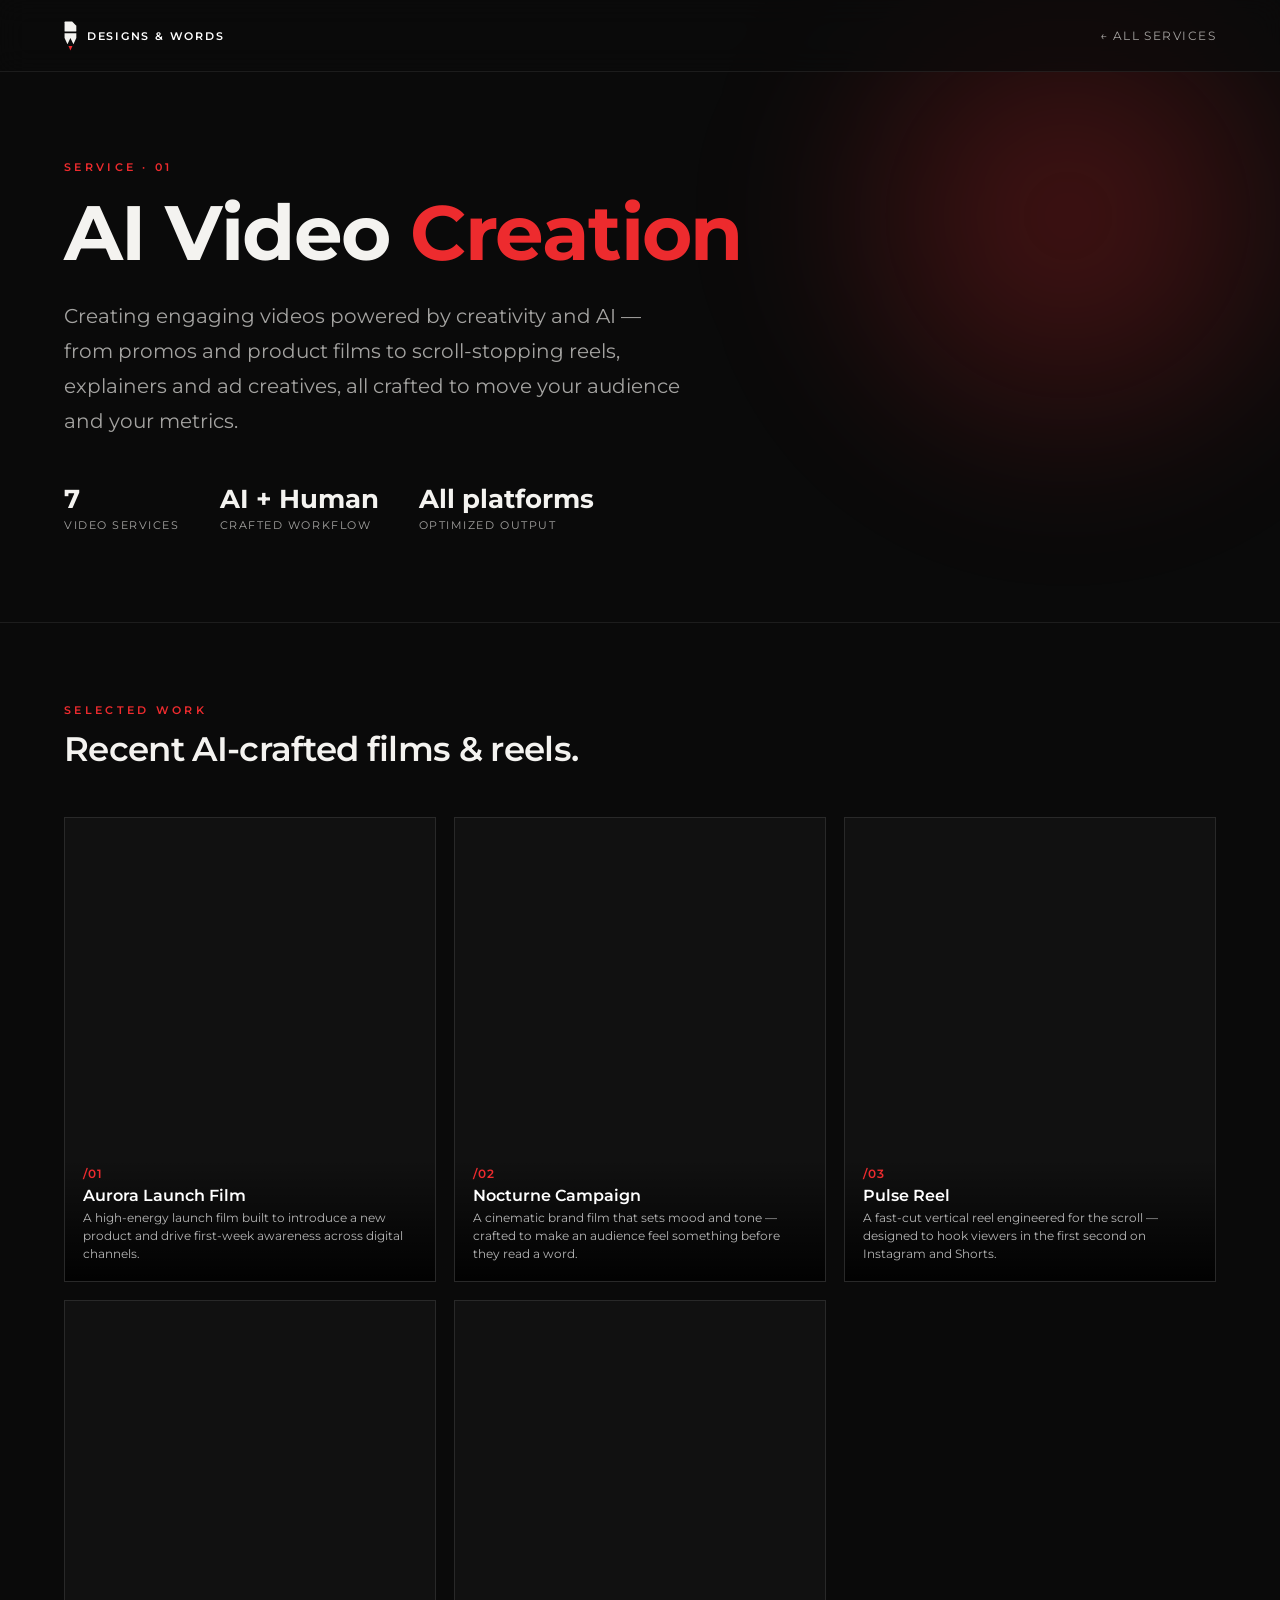
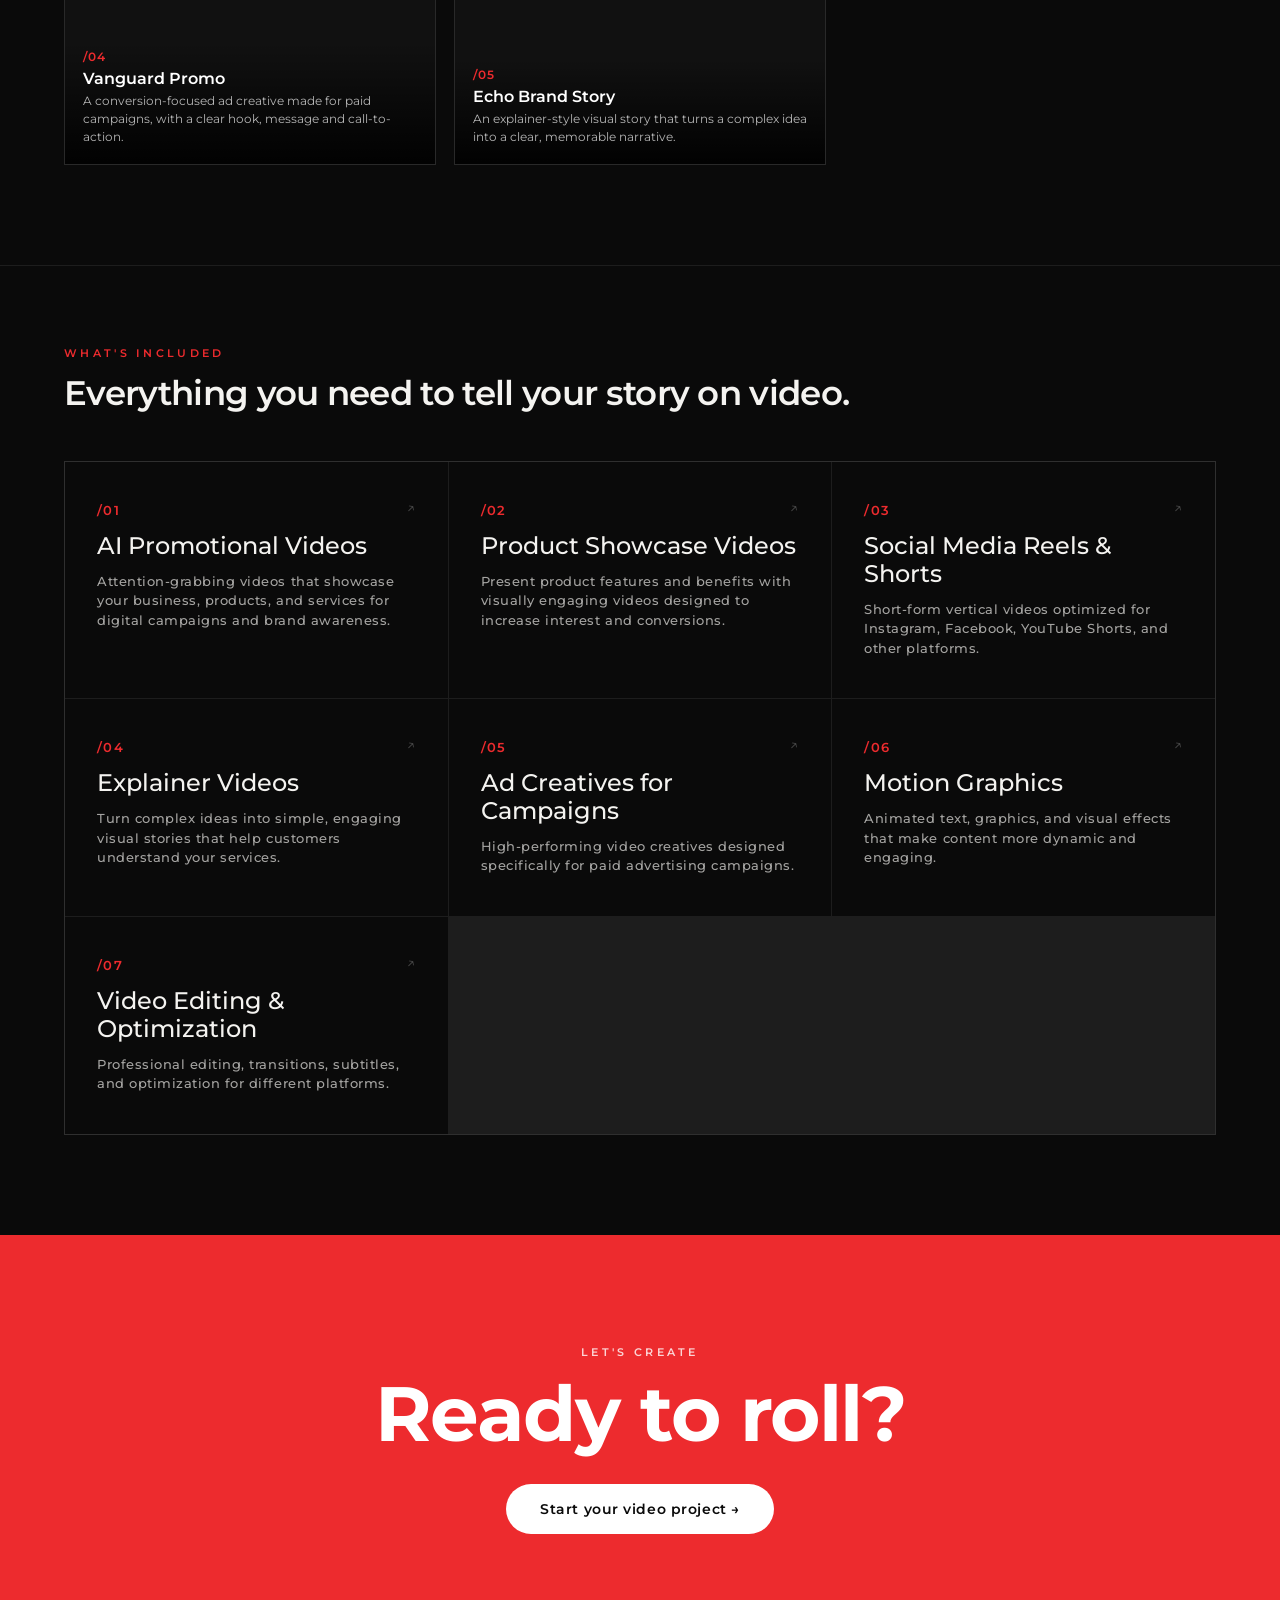
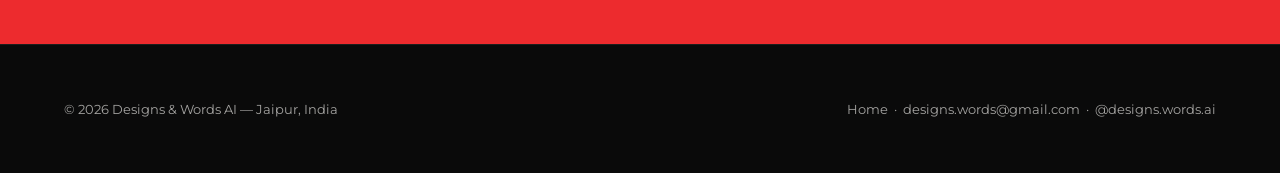
==== commit 8b021ea1: "Add Instagram feed section + site footer with social links - New Instagram section on homepage: real" ====
--- a/ai-video-creation.html
+++ b/ai-video-creation.html
@@ -175,7 +175,7 @@
 <footer>
   <div class="wrap">
     <span>© 2026 Designs &amp; Words AI — Jaipur, India</span>
-    <span><a href="index.html">Home</a> &nbsp;·&nbsp; <a href="mailto:designs.words@gmail.com">designs.words@gmail.com</a></span>
+    <span><a href="index.html">Home</a> &nbsp;·&nbsp; <a href="mailto:designs.words@gmail.com">designs.words@gmail.com</a> &nbsp;·&nbsp; <a href="https://www.instagram.com/designs.words.ai/" target="_blank" rel="noopener">@designs.words.ai</a></span>
   </div>
 </footer>
 
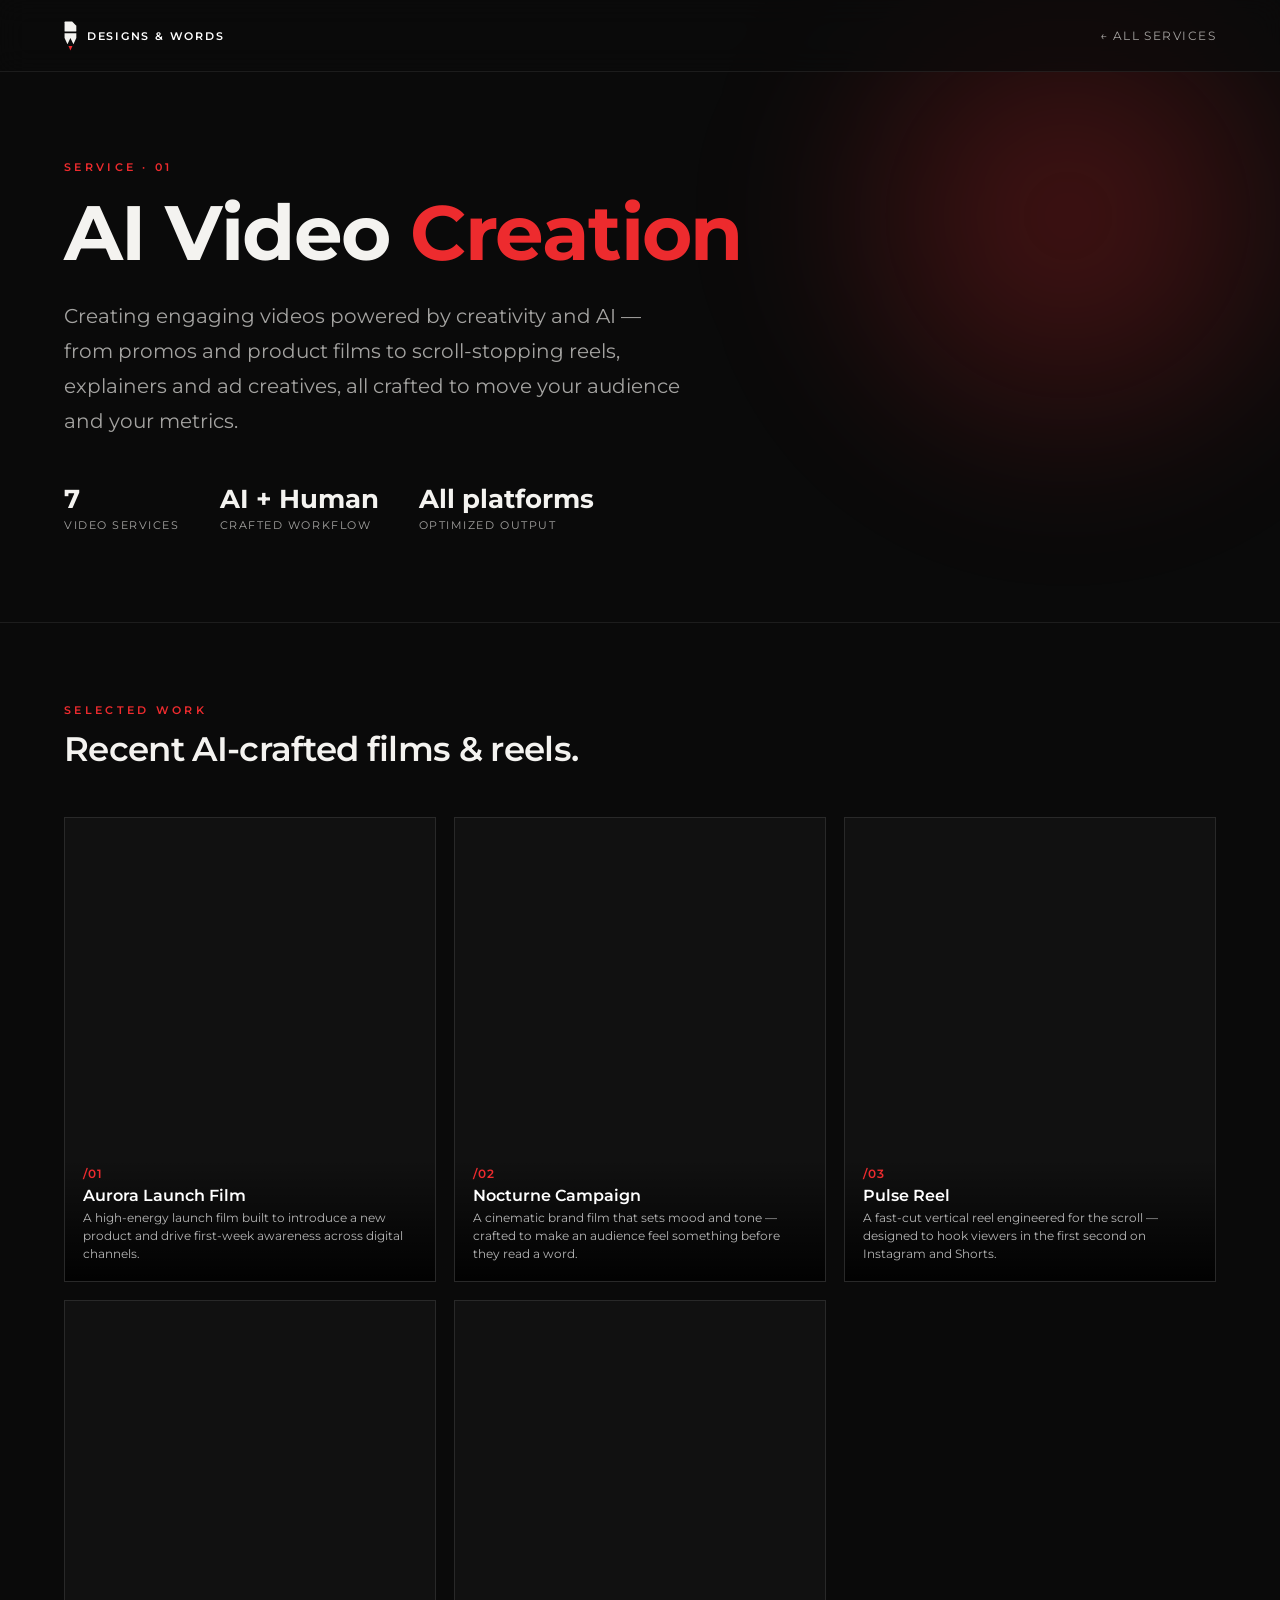
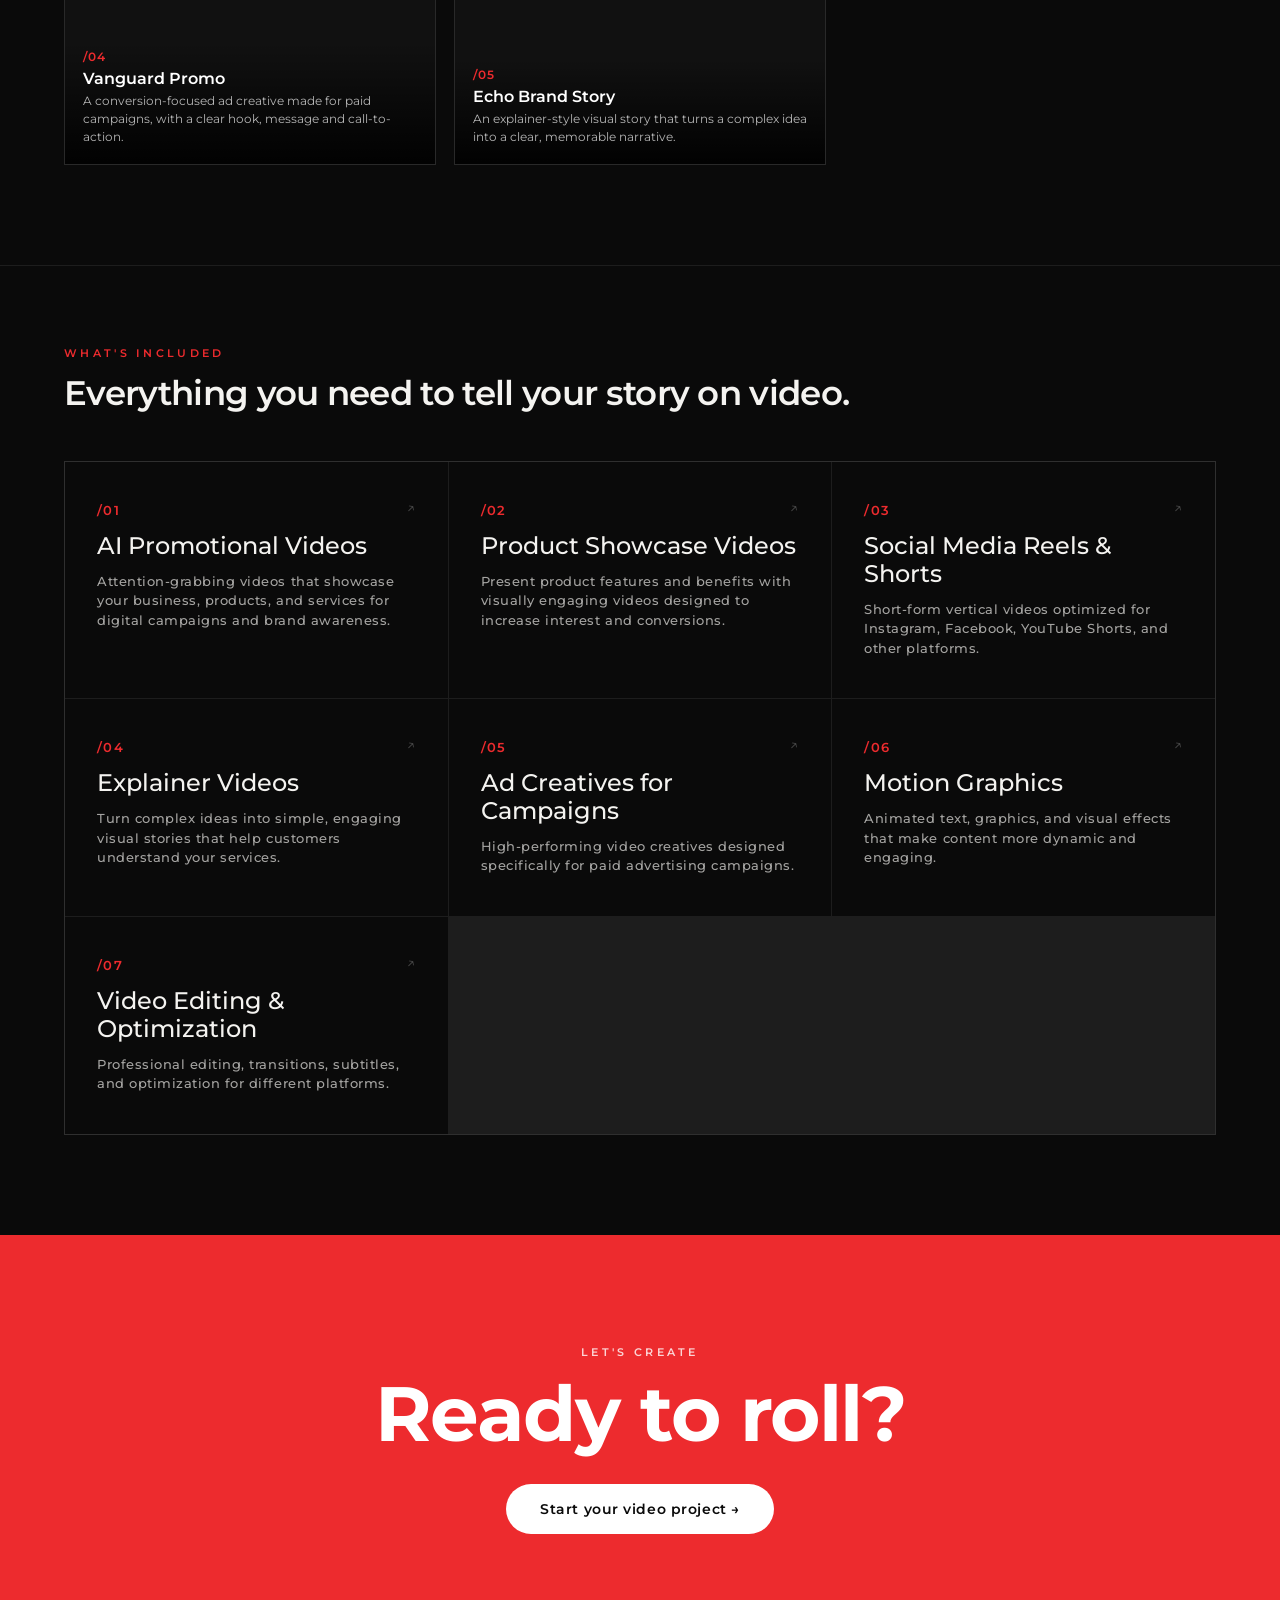
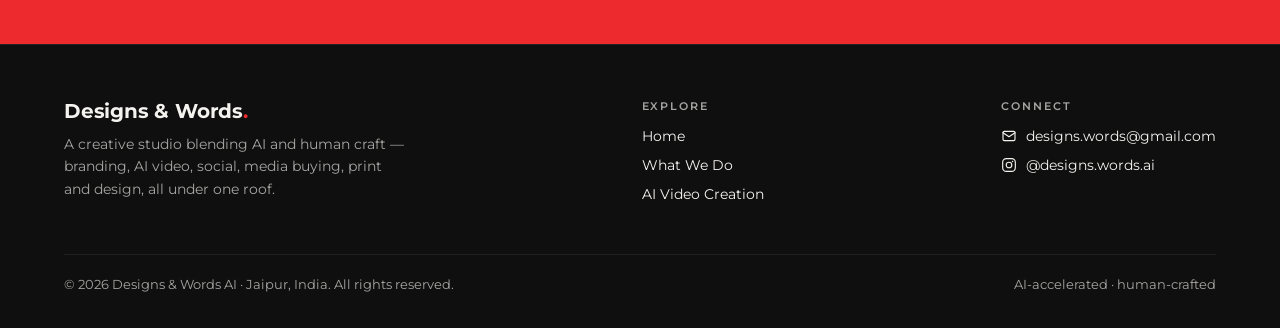
==== commit ce3c77bb: "Add consistent full footer to every page (shared .site-footer in dw.css) - Move footer component CSS" ====
--- a/ai-video-creation.html
+++ b/ai-video-creation.html
@@ -172,10 +172,33 @@
   </div>
 </section>
 
-<footer>
-  <div class="wrap">
-    <span>© 2026 Designs &amp; Words AI — Jaipur, India</span>
-    <span><a href="index.html">Home</a> &nbsp;·&nbsp; <a href="mailto:designs.words@gmail.com">designs.words@gmail.com</a> &nbsp;·&nbsp; <a href="https://www.instagram.com/designs.words.ai/" target="_blank" rel="noopener">@designs.words.ai</a></span>
+<footer class="site-footer">
+  <div class="foot-inner">
+    <div class="foot-brand">
+      <span class="foot-logo">Designs &amp; Words<span style="color:var(--c-accent)">.</span></span>
+      <p>A creative studio blending AI and human craft — branding, AI video, social, media buying, print and design, all under one roof.</p>
+    </div>
+    <div class="foot-col">
+      <h4>Explore</h4>
+      <a href="index.html">Home</a>
+      <a href="what-we-do.html">What We Do</a>
+      <a href="ai-video-creation.html">AI Video Creation</a>
+    </div>
+    <div class="foot-col">
+      <h4>Connect</h4>
+      <a href="mailto:designs.words@gmail.com">
+        <svg viewBox="0 0 24 24" fill="none" stroke="currentColor" stroke-width="1.7" stroke-linecap="round" stroke-linejoin="round" aria-hidden="true"><rect x="3" y="5" width="18" height="14" rx="2"/><path d="m3 7 9 6 9-6"/></svg>
+        designs.words@gmail.com
+      </a>
+      <a href="https://www.instagram.com/designs.words.ai/" target="_blank" rel="noopener">
+        <svg viewBox="0 0 24 24" fill="none" stroke="currentColor" stroke-width="1.7" stroke-linecap="round" stroke-linejoin="round" aria-hidden="true"><rect x="2.5" y="2.5" width="19" height="19" rx="5.5"/><circle cx="12" cy="12" r="4.2"/><circle cx="17.4" cy="6.6" r="1.1" fill="currentColor" stroke="none"/></svg>
+        @designs.words.ai
+      </a>
+    </div>
+  </div>
+  <div class="foot-bottom">
+    <span>&copy; 2026 Designs &amp; Words AI &middot; Jaipur, India. All rights reserved.</span>
+    <span>AI-accelerated &middot; human-crafted</span>
   </div>
 </footer>
 
--- a/dw.css
+++ b/dw.css
@@ -77,3 +77,22 @@
 body { font-family:var(--font-body); }
 ::selection { background:var(--c-accent); color:#fff; }
 :focus-visible { outline:2px solid var(--c-accent); outline-offset:3px; }
+
+/* ============================================================
+   SITE FOOTER — shared component, used on every page.
+   ============================================================ */
+.site-footer { position:relative; z-index:50; background:#0f0f0f; color:var(--c-chalk);
+  border-top:1px solid rgba(255,255,255,0.08); padding:clamp(48px,6vh,72px) clamp(24px,5vw,80px) 36px; }
+.site-footer a { text-decoration:none; }
+.foot-inner { max-width:1280px; margin:0 auto; display:flex; flex-wrap:wrap; gap:32px;
+  justify-content:space-between; align-items:flex-start; }
+.foot-brand { max-width:340px; }
+.foot-brand .foot-logo { font-family:var(--font-display); font-weight:var(--fw-bold); letter-spacing:-0.01em; font-size:1.25rem; color:var(--c-chalk); }
+.foot-brand p { color:var(--c-muted); margin-top:10px; font-size:14px; line-height:1.6; }
+.foot-col h4 { font-size:11px; letter-spacing:0.18em; text-transform:uppercase; color:var(--c-muted); margin-bottom:14px; font-weight:var(--fw-semibold); }
+.foot-col a { display:flex; align-items:center; gap:9px; color:var(--c-chalk); font-size:14px; margin-bottom:11px;
+  transition:color .3s ease; }
+.foot-col a:hover { color:var(--c-accent); }
+.foot-col a svg { width:16px; height:16px; flex:none; }
+.foot-bottom { max-width:1280px; margin:40px auto 0; padding-top:22px; border-top:1px solid rgba(255,255,255,0.07);
+  display:flex; flex-wrap:wrap; gap:10px; justify-content:space-between; color:var(--c-muted); font-size:12.5px; }
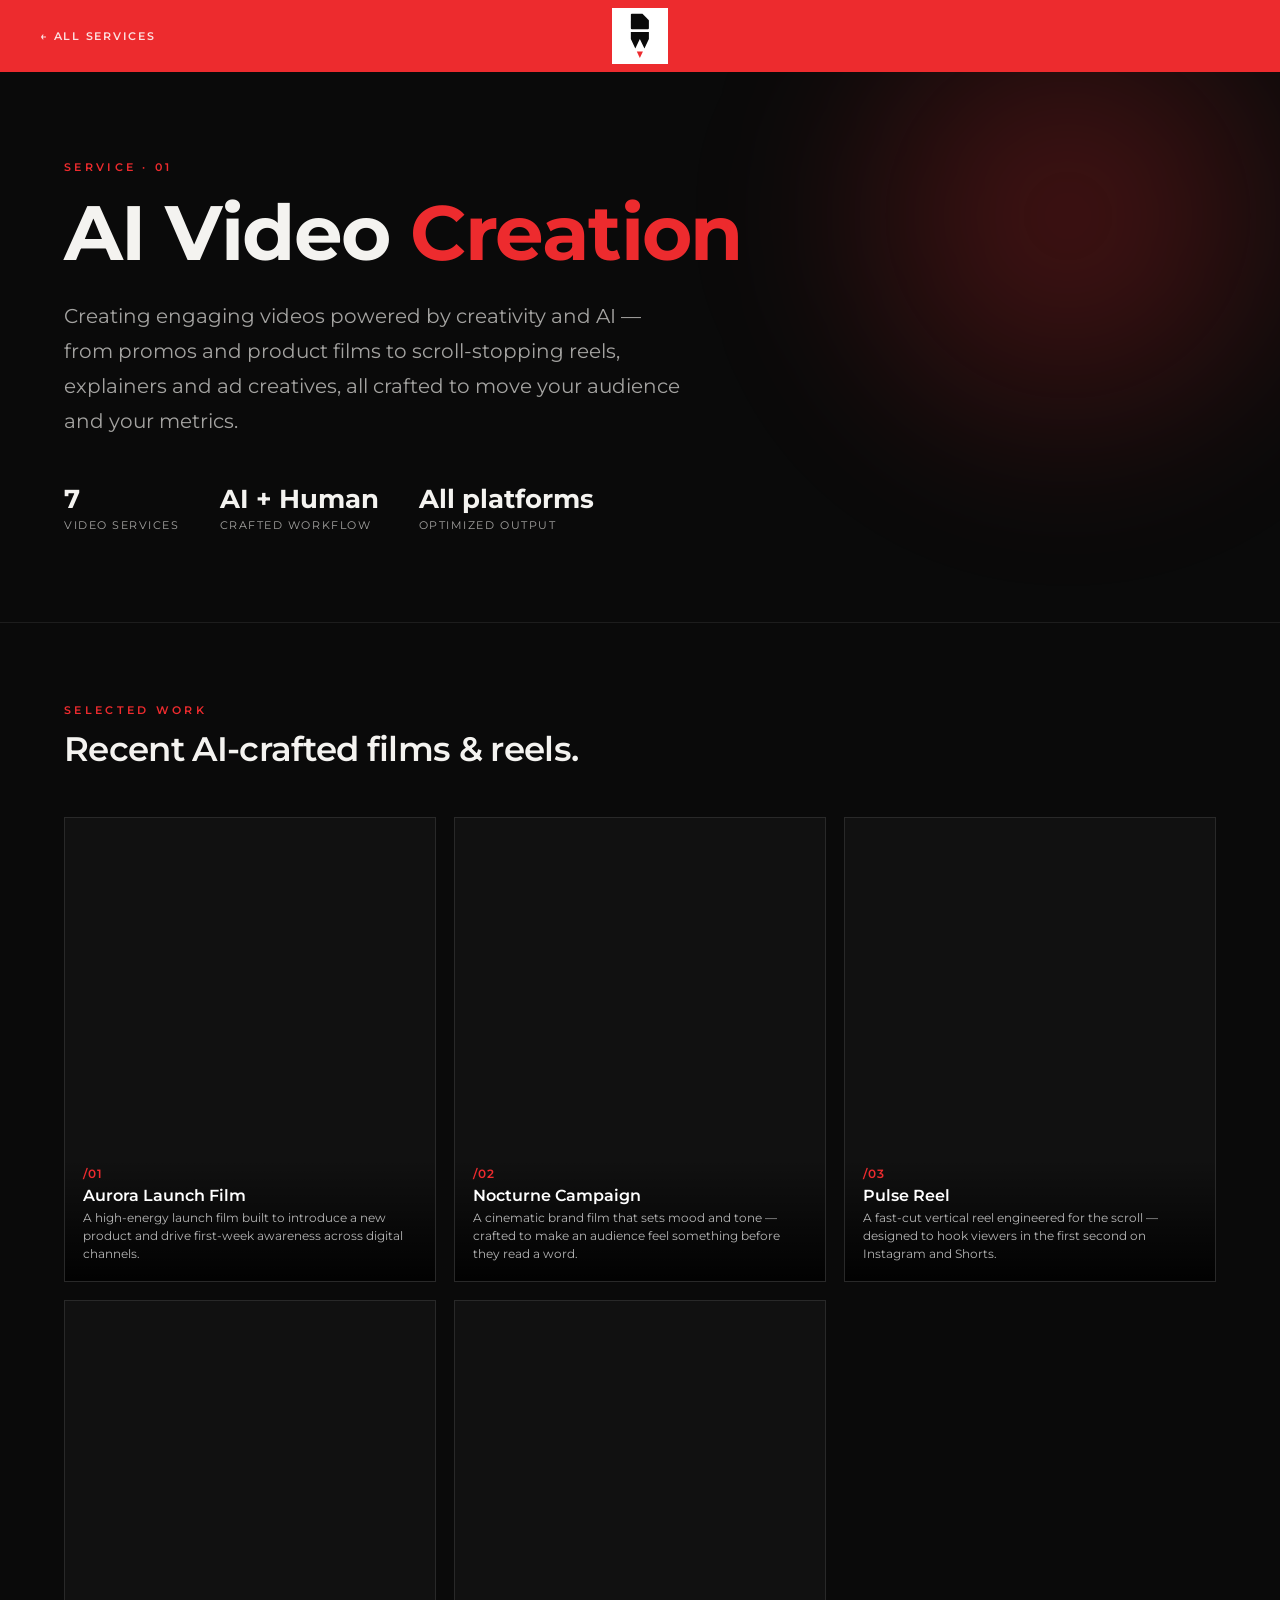
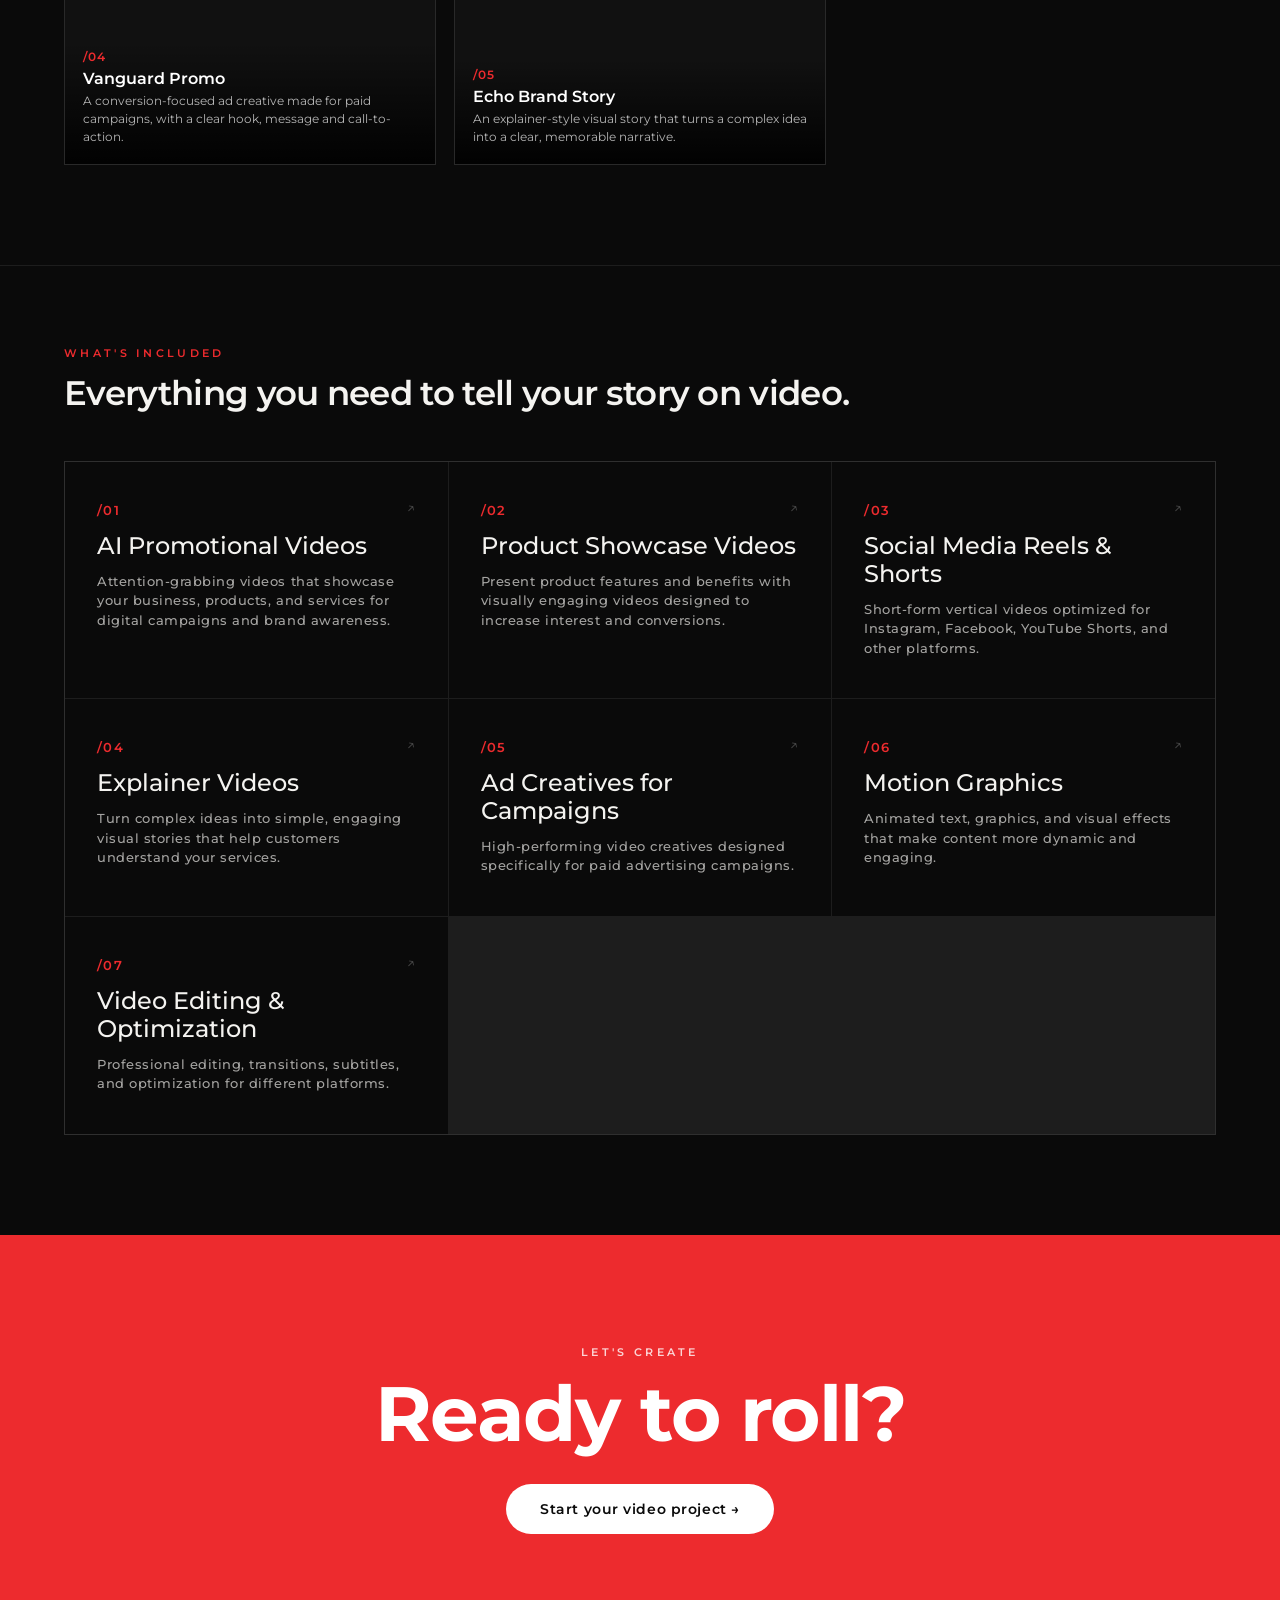
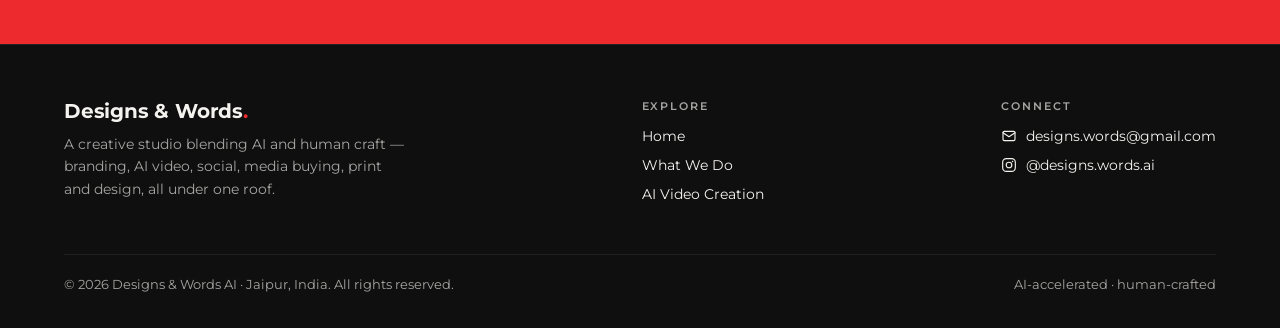
==== commit 8c14da66: "Add mobile mode + finalize scroll-cinematic homepage Homepage (index.html): - Mobile (<=768px): disa" ====
--- a/ai-video-creation.html
+++ b/ai-video-creation.html
@@ -103,18 +103,16 @@
 </head>
 <body>
 
-<nav>
-  <div class="wrap">
-    <a class="logo" href="index.html" aria-label="Designs & Words — home">
-      <svg viewBox="345 23 280 650" xmlns="http://www.w3.org/2000/svg" aria-hidden="true">
-        <path fill="#F4F3F0" d="M357,49 Q357,35 371,35 L521,35 L612,127 L612,238 Q612,252 598,252 L371,252 Q357,252 357,238 Z"/>
-        <path fill="#F4F3F0" d="M357,291 L612,291 L612,390 L549,526 L484,392 L420,526 L357,390 Z"/>
-        <path fill="#ED2B2E" d="M441,566 L528,566 L484,660 Z"/>
-      </svg>
-      <span>DESIGNS &amp; WORDS</span>
-    </a>
-    <a class="back" href="index.html">← All services</a>
-  </div>
+<nav class="dw-nav">
+  <a class="dw-home" href="index.html">← All services</a>
+  <a class="dw-mark" href="index.html" aria-label="Designs & Words — home">
+    <span class="dw-box"></span>
+    <svg viewBox="345 23 280 650" xmlns="http://www.w3.org/2000/svg" aria-hidden="true">
+      <path fill="#0A0A0A" d="M357,49 Q357,35 371,35 L521,35 L612,127 L612,238 Q612,252 598,252 L371,252 Q357,252 357,238 Z"/>
+      <path fill="#0A0A0A" d="M357,291 L612,291 L612,390 L549,526 L484,392 L420,526 L357,390 Z"/>
+      <path fill="#ED2B2E" d="M441,566 L528,566 L484,660 Z"/>
+    </svg>
+  </a>
 </nav>
 
 <header class="hero">
--- a/dw.css
+++ b/dw.css
@@ -96,3 +96,18 @@
 .foot-col a svg { width:16px; height:16px; flex:none; }
 .foot-bottom { max-width:1280px; margin:40px auto 0; padding-top:22px; border-top:1px solid rgba(255,255,255,0.07);
   display:flex; flex-wrap:wrap; gap:10px; justify-content:space-between; color:var(--c-muted); font-size:12.5px; }
+
+/* ============================================================
+   SITE NAV — shared persistent nav: pencil logo on a red box.
+   Matches the homepage's docked-box nav. Used on every subpage.
+   ============================================================ */
+.dw-nav { position:fixed; top:0; left:0; right:0; height:72px; z-index:70; padding:0 clamp(16px,4vw,40px);
+  display:flex; align-items:center; justify-content:center;
+  background:var(--c-accent); border-bottom:1px solid transparent; }
+.dw-nav .dw-mark { position:relative; display:flex; align-items:center; justify-content:center; width:60px; height:60px; }
+.dw-nav .dw-mark .dw-box { position:absolute; left:50%; top:50%; width:56px; height:56px; transform:translate(-50%,-50%); background:#FFFFFF; }
+.dw-nav .dw-mark svg { position:relative; z-index:1; height:46px; width:auto; display:block; }
+.dw-nav .dw-home { position:absolute; left:clamp(16px,4vw,40px); top:50%; transform:translateY(-50%);
+  font-family:var(--font-display); font-weight:var(--fw-semibold); font-size:11px; letter-spacing:0.16em;
+  text-transform:uppercase; color:#FFFFFF; text-decoration:none; opacity:0.85; transition:opacity .3s ease; }
+.dw-nav .dw-home:hover { opacity:1; }
